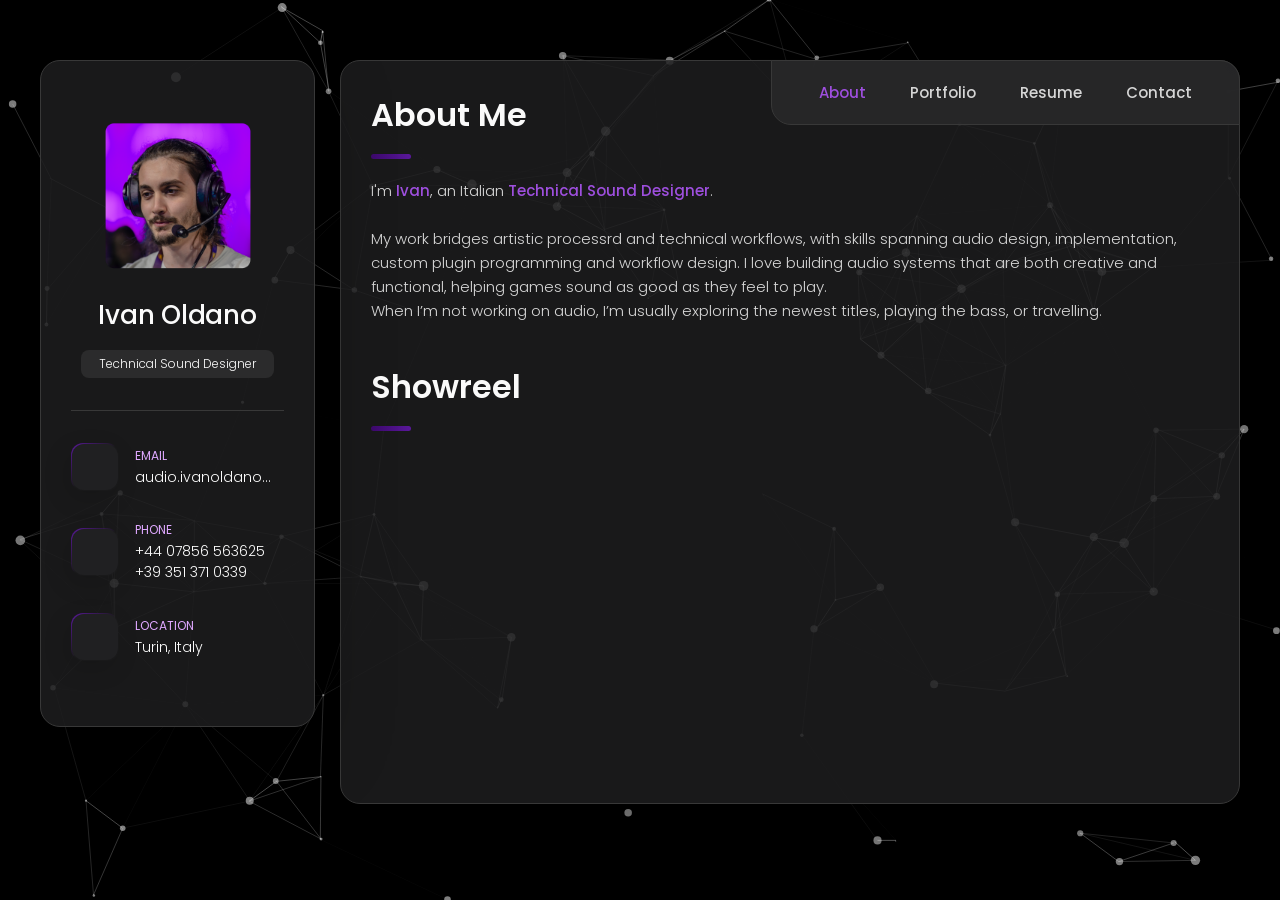
==== index.html @ f17553a6 "Populated content, added custom colour tag to highlight some text (customh)" ====
<!DOCTYPE html>
<html lang="en">

<head>
  <meta charset="UTF-8">
  <meta http-equiv="X-UA-Compatible" content="IE=edge">
  <meta name="viewport" content="width=device-width, initial-scale=1.0">
  <title>Ivan Oldano | Technical Sound Designer</title>

  <!--
    - favicon
  -->
  <link rel="shortcut icon" href="./assets/images/icon.ico" type="image/x-icon">

  <!--
    - custom css link
  -->
  <link rel="stylesheet" href="./assets/css/style.css">

  <!--
    - google font link
  -->
  <link rel="preconnect" href="https://fonts.googleapis.com">
  <link rel="preconnect" href="https://fonts.gstatic.com" crossorigin>
  <link href="https://fonts.googleapis.com/css2?family=Poppins:wght@300;400;500;600&display=swap" rel="stylesheet">
</head>

<body>
 <div id="particles-js" class="particlejs"></div>

  <script src="./assets/js/particles.js"></script>
  <script src="./assets/js/app.js"></script>

  <!--
    - #MAIN
  -->

  <main>

    <!--
      - #SIDEBAR
    -->

    <aside class="sidebar" data-sidebar>

      <div class="sidebar-info">

        <figure class="avatar-box">
          <img src="./assets/images/ivan-purple-rounded.png" alt="Ivan Oldano" width="80">
        </figure>

        <div class="info-content">
          <h1 class="name" title="Ivan Oldano">Ivan Oldano</h1>

          <p class="title">Technical Sound Designer</p>
        </div>

        <button class="info_more-btn" data-sidebar-btn>
          <span>Show Contacts</span>

          <ion-icon name="chevron-down"></ion-icon>
        </button>

      </div>

      <div class="sidebar-info_more">

        <div class="separator"></div>

        <ul class="contacts-list">

          <li class="contact-item">

            <div class="icon-box">
              <ion-icon name="mail-outline"></ion-icon>
            </div>

            <div class="contact-info">
              <p class="contact-title">Email</p>

              <a href="mailto:audio.ivanoldano@gmail.com" class="contact-link">audio.ivanoldano@gmail.com</a>
            </div>

          </li>

          <li class="contact-item">

            <div class="icon-box">
              <ion-icon name="phone-portrait-outline"></ion-icon>
            </div>

            <div class="contact-info">
              <p class="contact-title">Phone</p>

              <p class="contact-link">  +44 07856 563625<br>
                                        +39 351 371 0339</p>
            </div>

          </li>

          <li class="contact-item">

            <div class="icon-box">
              <ion-icon name="location-outline"></ion-icon>
            </div>

            <div class="contact-info">
              <p class="contact-title">Location</p>

              <address>Turin, Italy</address>
            </div>

          </li>

        </ul>

        <div class="separator"></div>

        <ul class="social-list">

          <li class="social-item">
            <a href="https://github.com/Erisrine" class="social-link" target="_blank" rel="noopener noreferrer">
              <ion-icon name="logo-github"></ion-icon>
            </a>
          </li>

          <li class="social-item">
            <a href="https://www.linkedin.com/in/ivanoldano" class="social-link" target="_blank" rel="noopener noreferrer">
              <ion-icon name="logo-linkedin"></ion-icon>
            </a>
          </li>

        </ul>

      </div>

    </aside>





    <!--
      - #main-content
    -->

    <div class="main-content">

      <!--
        - #NAVBAR
      -->

      <nav class="navbar">

        <ul class="navbar-list">

          <li class="navbar-item">
            <button class="navbar-link  active" data-nav-link>About</button>
          </li>

          <li class="navbar-item">
            <button class="navbar-link" data-nav-link>Portfolio</button>
          </li>

          <li class="navbar-item">
            <button class="navbar-link" data-nav-link>Resume</button>
          </li>

          <li class="navbar-item">
            <button class="navbar-link" data-nav-link>Contact</button>
          </li>
          <!--
          <li class="navbar-item">
            <button class="navbar-link" data-nav-link>Blog</button>
          </li>
          -->
        </ul>

      </nav>

      <!--
        - #ABOUT
      -->

      <article class="about  active" data-page="about">

        <header>
          <h2 class="h2 article-title">About me</h2>
        </header>

        <section class="about-text">
          <p>
            I'm <customh>Ivan</customh>, an Italian <customh>Technical Sound Designer</customh>.
            <br>
            <br>
            My work bridges artistic processrd and technical workflows, with skills spanning audio design, implementation,
            custom plugin programming and workflow design. I love building audio systems that are both creative and functional, 
            helping games sound as good as they feel to play.
            <br>
            When I’m not working on audio, I’m usually exploring the newest titles, playing
            the bass, or travelling.
          </p>
        </section>
        <header>
          <h2 class="h2 article-title">Showreel</h2>
        </header>

        <section>
          <iframe width="560" height="315" src="https://www.youtube.com/embed/wDchsz8nmbo?si=1zH1U0gLEmN8nE2d" title="YouTube video player" frameborder="0" allow="accelerometer; autoplay; clipboard-write; encrypted-media; gyroscope; picture-in-picture; web-share" referrerpolicy="strict-origin-when-cross-origin" allowfullscreen></iframe>
        </section>

       

        <div class="modal-container" data-modal-container>

          <div class="overlay" data-overlay></div>

          <section class="testimonials-modal">

            <button class="modal-close-btn" data-modal-close-btn>
              <ion-icon name="close-outline"></ion-icon>
            </button>

            <div class="modal-img-wrapper">
              <figure class="modal-avatar-box">
                <img src="./assets/images/avatar-1.png" alt="Daniel lewis" width="80" data-modal-img>
              </figure>

              <img src="./assets/images/icon-quote.svg" alt="quote icon">
            </div>

            <div class="modal-content">

              <h4 class="h3 modal-title" data-modal-title>a</h4>

              <time datetime="2021-06-14">a</time>

              <div data-modal-text>
                <p>
                  a
                </p>
              </div>

            </div>

          </section>

        </div>

      </article>





      <!--
        - #RESUME
      -->

      <article class="resume" data-page="resume">

        <header>
          <h2 class="h2 article-title">Resume</h2>
        </header>

        <section class="timeline">

          <div class="title-wrapper">
            <div class="icon-box">
              <ion-icon name="code-slash-outline"></ion-icon>
            </div>

            <h3 class="h3">Work Experience</h3>
          </div>

          <ol class="timeline-list">

            <li class="timeline-item">

              <h4 class="h4 timeline-item-title">Crow’s Nest Game Studio</h4>

              <span>2024 — Present</span>

              <p class="timeline-text">
                Independent fighting game, in development. Implemented audio systems with Wwise in Godot 4. Built 
                custom solutions to handle audio with multiplayer networking and rollback in mind. Built small custom 
                Wwise plugins with the Wwise SDK.
              </p>
              <h5 class="h5 timeline-item-title">Role: Technical Sound Designer (Contractor, Remote)</h5>

            </li>

            <li class="timeline-item">

              <h4 class="h4 timeline-item-title">Interactive Corporate Projects</h4>

              <span>2024</span>

              <p class="timeline-text">
                Worked on interactive corporate experiences in Unity, creating and implementing audio assets using Unity's native audio engine.<br>
                Developed and integrated audio systems into existing applications, and configured Unity builds to adapt to diverse playback setups and speaker configurations, 
                ensuring reliable audio across different environments.
              </p>
              <h5 class="h5 timeline-item-title">Role: Technical Sound Designer (Contractor, Remote)</h5>
            </li>

            <li class="timeline-item">

              <h4 class="h4 timeline-item-title">Torino Magazine</h4>

              <span>2022 — 2024</span>

              <p class="timeline-text">
                Leading publication in Piedmont, Italy. Produced, engineered, and mixed podcast sessions, managing 
                the full audio production pipeline, editing, cleaning, and mixing dialogue and interviews to meet quality 
                and loudness standards.
              </p>
              <h5 class="h5 timeline-item-title">Role: Podcast Producer and Mixer (Hybrid)</h5>

            </li>

            <li class="timeline-item">

              <h4 class="h4 timeline-item-title"> Freelance Linear Media Audio Post Production</h4>

              <span>2021 — Present</span>

              <p class="timeline-text">
                Varied freelance work on linear media, namely animated shorts and short films.<br>
                Sound design, audio cleanup, ADR and syncing.
              </p>
              <h5 class="h5 timeline-item-title">Role: Audio Post Production, Mixing</h5>

            </li>

          </ol>

        </section>

        <section class="timeline">

          <div class="title-wrapper">
            <div class="icon-box">
              <ion-icon name="heart-outline"></ion-icon>
            </div>

            <h3 class="h3">Volunteering & Passion Projects</h3>
          </div>

          <ol class="timeline-list">

            <li class="timeline-item">

              <h4 class="h4 timeline-item-title">Mirror’s Edge: Initiation</h4>

              

              <p class="timeline-text">
                Volunteered on the community-made expansion <i>Mirror’s Edge: Initiation</i>, focusing on dialogue editing, 
                asset preparation, and technical implementation.<br>
                Automated batch mastering workflows and ensured consistent audio quality.
              </p>

            </li>

            <li class="timeline-item">

              <h4 class="h4 timeline-item-title">Charity Speedrunning Events</h4>

            

              <p class="timeline-text">
                Volunteered for several European gaming charity events, providing technical support, managing live 
                sound setups, and ensuring seamless audio quality for both in-person and streamed content
              </p>

            </li>

          </ol>

        </section>

        <section class="timeline">

          <div class="title-wrapper">
            <div class="icon-box">
              <ion-icon name="book-outline"></ion-icon>
            </div>

            <h3 class="h3">Education</h3>
          </div>

          <ol class="timeline-list">

            <li class="timeline-item">

              <h4 class="h4 timeline-item-title">London Metropolitan University</h4>
              <h5 class="h5 timeline-item-title">BSc Music Technology and Production — First Class Honours (4.0 GPA)</h5>
              
              <span>2019 — 2023</span>

              <p class="timeline-text">
                Studied and mastered recording, audio mixing and post-production, ADR, and VST plugin programming, 
                providing a solid foundation in both creative and technical aspects of audio for media and interactive projects.
              </p>

            </li>

          </ol>

        </section>
        <!--
        <section class="skill">

          <h3 class="h3 skills-title">My skills</h3>

          <ul class="skills-list content-card">

            <li class="skills-item">

              <div class="title-wrapper">
                <h5 class="h5">Web design</h5>
                <data value="80">80%</data>
              </div>

              <div class="skill-progress-bg">
                <div class="skill-progress-fill" style="width: 80%;"></div>
              </div>

            </li>

            <li class="skills-item">

              <div class="title-wrapper">
                <h5 class="h5">Graphic design</h5>
                <data value="70">70%</data>
              </div>

              <div class="skill-progress-bg">
                <div class="skill-progress-fill" style="width: 70%;"></div>
              </div>

            </li>

            <li class="skills-item">

              <div class="title-wrapper">
                <h5 class="h5">Branding</h5>
                <data value="90">90%</data>
              </div>

              <div class="skill-progress-bg">
                <div class="skill-progress-fill" style="width: 90%;"></div>
              </div>

            </li>

            <li class="skills-item">

              <div class="title-wrapper">
                <h5 class="h5">WordPress</h5>
                <data value="50">50%</data>
              </div>

              <div class="skill-progress-bg">
                <div class="skill-progress-fill" style="width: 50%;"></div>
              </div>

            </li>

          </ul>

        </section>
        -->
      </article>





      <!--
        - #PORTFOLIO
      -->

      <article class="portfolio" data-page="portfolio">

        <header>
          <h2 class="h2 article-title">Portfolio</h2>
        </header>

        <section class="projects">

          <ul class="filter-list">

            <li class="filter-item">
              <button class="active" data-filter-btn>All</button>
            </li>

            <li class="filter-item">
              <button data-filter-btn>Videogames</button>
            </li>

            <li class="filter-item">
              <button data-filter-btn>Tools and Plugins</button>
            </li>

            <li class="filter-item">
              <button data-filter-btn>Linear Media</button>
            </li>

          </ul>

          <div class="filter-select-box">

            <button class="filter-select" data-select>

              <div class="select-value" data-selecct-value>Select category</div>

              <div class="select-icon">
                <ion-icon name="chevron-down"></ion-icon>
              </div>

            </button>

            <ul class="select-list">

              <li class="select-item">
                <button data-select-item>All</button>
              </li>

              <li class="select-item">
                <button data-select-item>Videogames</button>
              </li>

              <li class="select-item">
                <button data-select-item>Tools and Plugins</button>
              </li>

              <li class="select-item">
                <button data-select-item>Linear Media</button>
              </li>
              

            </ul>

          </div>

          <ul class="project-list">
            <!--Projects:
                Torino Magazine
                Point Fighter
                My Human
                Two Fingers
                Marathons
                ME Initiation
                TODO: Wwise Extension (DS Quality)
            -->
            <!-- POINT FIGHTER -->
            <li class="project-item  active" data-filter-item data-category="videogames">
              <a href="#">

                <figure class="project-img">
                  <div class="project-item-icon-box">
                    <ion-icon name="eye-outline"></ion-icon>
                  </div>

                  <img src="./assets/images/PointFighter.png" alt="Point Fighter" loading="lazy">
                </figure>

                <h3 class="project-title">Project <i>point-fighter</i></h3>

                <p class="project-category">Technical Sound Design</p>

              </a>
            </li>
            <!-- TORINO MAGAZINE -->
            <li class="project-item  active" data-filter-item data-category="linear media">
              <a href="#">

                <figure class="project-img">
                  <div class="project-item-icon-box">
                    <ion-icon name="eye-outline"></ion-icon>
                  </div>

                  <img src="./assets/images/Tomag.png" alt="Torino Magazine" loading="lazy">
                </figure>

                <h3 class="project-title">Torino Magazine</h3>

                <p class="project-category">Podcast & Content Audio Production</p>

              </a>
            </li>
            <!-- MY HUMAN -->
            <li class="project-item  active" data-filter-item data-category="linear media">
              <a href="#">

                <figure class="project-img">
                  <div class="project-item-icon-box">
                    <ion-icon name="eye-outline"></ion-icon>
                  </div>

                  <img src="./assets/images/MyHuman.png" alt="My Human" loading="lazy">
                </figure>

                <h3 class="project-title">My Human</h3>

                <p class="project-category">Sound Design & Final Mix</p>

              </a>
            </li>
            <!-- TWO FINGERS -->
            <li class="project-item  active" data-filter-item data-category="linear media">
              <a href="#">

                <figure class="project-img">
                  <div class="project-item-icon-box">
                    <ion-icon name="eye-outline"></ion-icon>
                  </div>

                  <img src="./assets/images/TwoFingers.png" alt="Two Fingers" loading="lazy">
                </figure>

                <h3 class="project-title">Two Fingers</h3>

                <p class="project-category">Audio Cleanup & Final Mix</p>

              </a>
            </li>
            <!-- ME INITIATION -->
             <li class="project-item  active" data-filter-item data-category="videogames">
              <a href="#">

                <figure class="project-img">
                  <div class="project-item-icon-box">
                    <ion-icon name="eye-outline"></ion-icon>
                  </div>

                  <img src="./assets/images/Initiation.png" alt="Mirror's Edge: Initiation" loading="lazy">
                </figure>

                <h3 class="project-title">Mirror's Edge: Initiation</h3>

                <p class="project-category">Dialogue Editing</p>

              </a>
            </li>
            <!-- MARATHONS-->
             <li class="project-item  active" data-filter-item data-category="linear media">
              <a href="#">

                <figure class="project-img">
                  <div class="project-item-icon-box">
                    <ion-icon name="eye-outline"></ion-icon>
                  </div>

                  <img src="./assets/images/Marathons.png" alt="Charity Speedrunning Marathons" loading="lazy">
                </figure>

                <h3 class="project-title">Charity Speedrunning Marathons</h3>

                <p class="project-category">Miscellaneous Volunteering</p>

              </a>
            </li>
            
          </ul>

        </section>

      </article>

      <!--
        - #BLOG
      -->

      <article class="blog" data-page="blog">

        <header>
          <h2 class="h2 article-title">Blog</h2>
        </header>

        <section class="blog-posts">

          <ul class="blog-posts-list">

            <li class="blog-post-item">
              <a href="#">

                <figure class="blog-banner-box">
                  <img src="./assets/images/blog-1.jpg" alt="Design conferences in 2022" loading="lazy">
                </figure>

                <div class="blog-content">

                  <div class="blog-meta">
                    <p class="blog-category">Design</p>

                    <span class="dot"></span>

                    <time datetime="2022-02-23">Fab 23, 2022</time>
                  </div>

                  <h3 class="h3 blog-item-title">Design conferences in 2022</h3>

                  <p class="blog-text">
                    Veritatis et quasi architecto beatae vitae dicta sunt, explicabo.
                  </p>

                </div>

              </a>
            </li>

            <li class="blog-post-item">
              <a href="#">

                <figure class="blog-banner-box">
                  <img src="./assets/images/blog-2.jpg" alt="Best fonts every designer" loading="lazy">
                </figure>

                <div class="blog-content">

                  <div class="blog-meta">
                    <p class="blog-category">Design</p>

                    <span class="dot"></span>

                    <time datetime="2022-02-23">Fab 23, 2022</time>
                  </div>

                  <h3 class="h3 blog-item-title">Best fonts every designer</h3>

                  <p class="blog-text">
                    Sed ut perspiciatis, nam libero tempore, cum soluta nobis est eligendi.
                  </p>

                </div>

              </a>
            </li>

            <li class="blog-post-item">
              <a href="#">

                <figure class="blog-banner-box">
                  <img src="./assets/images/blog-3.jpg" alt="Design digest #80" loading="lazy">
                </figure>

                <div class="blog-content">

                  <div class="blog-meta">
                    <p class="blog-category">Design</p>

                    <span class="dot"></span>

                    <time datetime="2022-02-23">Fab 23, 2022</time>
                  </div>

                  <h3 class="h3 blog-item-title">Design digest #80</h3>

                  <p class="blog-text">
                    Excepteur sint occaecat cupidatat no proident, quis nostrum exercitationem ullam corporis suscipit.
                  </p>

                </div>

              </a>
            </li>

            <li class="blog-post-item">
              <a href="#">

                <figure class="blog-banner-box">
                  <img src="./assets/images/blog-4.jpg" alt="UI interactions of the week" loading="lazy">
                </figure>

                <div class="blog-content">

                  <div class="blog-meta">
                    <p class="blog-category">Design</p>

                    <span class="dot"></span>

                    <time datetime="2022-02-23">Fab 23, 2022</time>
                  </div>

                  <h3 class="h3 blog-item-title">UI interactions of the week</h3>

                  <p class="blog-text">
                    Enim ad minim veniam, consectetur adipiscing elit, quis nostrud exercitation ullamco laboris nisi.
                  </p>

                </div>

              </a>
            </li>

            <li class="blog-post-item">
              <a href="#">

                <figure class="blog-banner-box">
                  <img src="./assets/images/blog-5.jpg" alt="The forgotten art of spacing" loading="lazy">
                </figure>

                <div class="blog-content">

                  <div class="blog-meta">
                    <p class="blog-category">Design</p>

                    <span class="dot"></span>

                    <time datetime="2022-02-23">Fab 23, 2022</time>
                  </div>

                  <h3 class="h3 blog-item-title">The forgotten art of spacing</h3>

                  <p class="blog-text">
                    Maxime placeat, sed do eiusmod tempor incididunt ut labore et dolore magna aliqua.
                  </p>

                </div>

              </a>
            </li>

            <li class="blog-post-item">
              <a href="#">

                <figure class="blog-banner-box">
                  <img src="./assets/images/blog-6.jpg" alt="Design digest #79" loading="lazy">
                </figure>

                <div class="blog-content">

                  <div class="blog-meta">
                    <p class="blog-category">Design</p>

                    <span class="dot"></span>

                    <time datetime="2022-02-23">Fab 23, 2022</time>
                  </div>

                  <h3 class="h3 blog-item-title">Design digest #79</h3>

                  <p class="blog-text">
                    Optio cumque nihil impedit uo minus quod maxime placeat, velit esse cillum.
                  </p>

                </div>

              </a>
            </li>

          </ul>

        </section>

      </article>





      <!--
        - #CONTACT
      -->

      <article class="contact" data-page="contact">

        <header>
          <h2 class="h2 article-title">Contact</h2>
        </header>
        <section class="about-text">
        <p>Lorem ipsum</p>
        </section>
      </article>

    </div>

  </main>






  <!--
    - custom js link
  -->
  <script src="./assets/js/script.js"></script>

  <!--
    - ionicon link
  -->
  <script type="module" src="https://unpkg.com/ionicons@5.5.2/dist/ionicons/ionicons.esm.js"></script>
  <script nomodule src="https://unpkg.com/ionicons@5.5.2/dist/ionicons/ionicons.js"></script>

</body>

</html>
---- assets/css/style.css ----
/*-----------------------------------*\
  #style.css
\*-----------------------------------*/


/**
 * copyright 2022 @codewithsadee
 */





/*-----------------------------------*\
  #CUSTOM PROPERTY
\*-----------------------------------*/

:root {

  /**
   * colors
   */

  /* gradient */

 --bg-gradient-onyx: linear-gradient(
    to bottom right, 
    hsl(240, 1%, 25%) 3%, 
    hsl(0, 0%, 19%) 97%
  );
  --bg-gradient-jet: linear-gradient(
    to bottom right, 
    hsla(240, 1%, 18%, 0.251) 0%, 
    hsla(240, 2%, 11%, 0) 100%
  ), hsl(240, 2%, 13%);
  --bg-gradient-yellow-1: linear-gradient(
    to bottom right, 
    hsl(45, 100%, 71%) 0%, 
    hsla(36, 100%, 69%, 0) 50%
  );
  --bg-gradient-yellow-2: linear-gradient(
    135deg, 
    hsla(45, 100%, 71%, 0.251) 0%, 
    hsla(35, 100%, 68%, 0) 59.86%
  ), hsl(240, 2%, 13%);
  --border-gradient-onyx: linear-gradient(
    to bottom right, 
    hsl(270, 73%, 35%), 
    hsla(0, 0%, 25%, 0) 50%
  );
  --text-gradient-yellow: linear-gradient(
    to right, 
   	hsl(271, 85%, 23%), 
   	hsl(270, 73%, 35%)
  );

  /* solid */

  --jet: hsl(0, 0%, 22%);
  --onyx: hsl(240, 1%, 17%);
  --eerie-black-1: hsl(240, 2%, 13%);
  --eerie-black-2: hsl(240, 2%, 12%, 85%);
  --smoky-black: hsl(0, 0%, 7%);
  --white-1: hsl(0, 0%, 100%);
  --white-2: hsl(0, 0%, 98%);
  --orange-yellow-crayola: hsl(273, 68%, 59%);
  --vegas-gold:	hsl(274, 100%, 75%);
  --light-gray: hsl(0, 0%, 84%);
  --light-gray-70:	hsl(278, 100%, 83%);
  --bittersweet-shimmer: hsl(0, 43%, 51%);
  --bittersweet-shimmer: hsl(0, 43%, 51%);

  /**
   * typography
   */

  /* font-family */
  --ff-poppins: 'Poppins', sans-serif;

  /* font-size */
  --fs-1: 24px;
  --fs-2: 18px;
  --fs-3: 17px;
  --fs-4: 16px;
  --fs-5: 15px;
  --fs-6: 14px;
  --fs-7: 13px;
  --fs-8: 11px;

  /* font-weight */
  --fw-300: 300;
  --fw-400: 400;
  --fw-500: 500;
  --fw-600: 600;

  /**
   * shadow
   */
  
  --shadow-1: -4px 8px 24px hsla(0, 0%, 0%, 0.25);
  --shadow-2: 0 16px 30px hsla(0, 0%, 0%, 0.25);
  --shadow-3: 0 16px 40px hsla(0, 0%, 0%, 0.25);
  --shadow-4: 0 25px 50px hsla(0, 0%, 0%, 0.15);
  --shadow-5: 0 24px 80px hsla(0, 0%, 0%, 0.25);

  /**
   * transition
   */

  --transition-1: 0.25s ease;
  --transition-2: 0.5s ease-in-out;

}





/*-----------------------------------*\
  #RESET
\*-----------------------------------*/

*, *::before, *::after {
  margin: 0;
  padding: 0;
  box-sizing: border-box;
}

a { text-decoration: none; }

li { list-style: none; }

img, ion-icon, a, button, time, span { display: block; }

button {
  font: inherit;
  background: none;
  border: none;
  text-align: left;
  cursor: pointer;
}

input, textarea {
  display: block;
  width: 100%;
  background: none;
  font: inherit;
}

::selection {
  background: var(--orange-yellow-crayola);
  color: var(--smoky-black);
}

:focus { outline-color: var(--orange-yellow-crayola); }

html { font-family: var(--ff-poppins); }

body { 
  background: var(--smoky-black); 
  max-width: 1200px;
  margin: auto;
}


/*-----------------------------------*\
  #REUSED STYLE
\*-----------------------------------*/

.sidebar,
article {
  background: var(--eerie-black-2);
  border: 1px solid var(--jet);
  border-radius: 20px;
  padding: 15px;
  box-shadow: var(--shadow-1);
  z-index: 1;
}

.separator {
  width: 100%;
  height: 1px;
  background: var(--jet);
  margin: 16px 0;
}

.icon-box {
  position: relative;
  background: var(--border-gradient-onyx);
  width: 30px;
  height: 30px;
  border-radius: 8px;
  display: flex;
  justify-content: center;
  align-items: center;
  font-size: 16px;
  color: var(--orange-yellow-crayola);
  box-shadow: var(--shadow-1);
  z-index: 1;
}

.icon-box::before {
  content: "";
  position: absolute;
  inset: 1px;
  background: var(--eerie-black-1);
  border-radius: inherit;
  z-index: -1;
}

.icon-box ion-icon { --ionicon-stroke-width: 35px; }

article { display: none; }

article.active {
  display: block;
  animation: fade 0.5s ease backwards;
}

@keyframes fade {
  0% { opacity: 0; }
  100% { opacity: 1; }
}

.h2,
.h3,
.h4,
.h5 {
  color: var(--white-2);
  text-transform: capitalize;
}

.h2 { font-size: var(--fs-1); }

.h3 { font-size: var(--fs-2); }

.h4 { font-size: var(--fs-4); }

.h5 {
  font-size: var(--fs-7);
  font-weight: var(--fw-500);
}

.article-title {
  position: relative;
  padding-bottom: 7px;
}

.article-title::after {
  content: "";
  position: absolute;
  bottom: 0;
  left: 0;
  width: 30px;
  height: 3px;
  background: var(--text-gradient-yellow);
  border-radius: 3px;
}

.has-scrollbar::-webkit-scrollbar {
  width: 5px; /* for vertical scrollbar */
  height: 5px; /* for horizontal scrollbar */
}

.has-scrollbar::-webkit-scrollbar-track {
  background: var(--onyx);
  border-radius: 5px;
}

.has-scrollbar::-webkit-scrollbar-thumb {
  background: var(--orange-yellow-crayola);
  border-radius: 5px;
}

.has-scrollbar::-webkit-scrollbar-button { width: 20px; }

.content-card {
  position: relative;
  background: var(--border-gradient-onyx);
  padding: 15px;
  padding-top: 45px;
  border-radius: 14px;
  box-shadow: var(--shadow-2);
  cursor: pointer;
  z-index: 1;
}

.content-card::before {
  content: "";
  position: absolute;
  inset: 1px;
  background: var(--bg-gradient-jet);
  border-radius: inherit;
  z-index: -1;
}





/*-----------------------------------*\
  #MAIN
\*-----------------------------------*/

main {
  margin: 15px 12px;
  margin-bottom: 75px;
  min-width: 259px;
}


/*-----------------------------------*\
  #PARTICLE JS  
\*-----------------------------------*/

.particlejs {
  position: absolute;
  top: 0px;
  left: 0px;
  z-index: 0;
  min-width: 100vw;
  min-height: 100vh;
}

/*-----------------------------------*\
  #SIDEBAR
\*-----------------------------------*/

.sidebar {
  margin-bottom: 15px;
  max-height: 112px;
  overflow: hidden;
  transition: var(--transition-2);
}

.sidebar.active { max-height: 405px; }

.sidebar-info {
  position: relative;
  display: flex;
  justify-content: flex-start;
  align-items: center;
  gap: 15px;
}

.avatar-box {
  /* background: var(--bg-gradient-onyx); */
  border-radius: 20px;
}

.info-content .name {
  color: var(--white-2);
  font-size: var(--fs-3);
  font-weight: var(--fw-500);
  letter-spacing: -0.25px;
  margin-bottom: 10px;
}

.info-content .title {
  color: var(--white-1);
  background: var(--onyx);
  font-size: var(--fs-8);
  font-weight: var(--fw-300);
  width: max-content;
  padding: 3px 12px;
  border-radius: 8px;
}

.info_more-btn {
  position: absolute;
  top: -15px;
  right: -15px;
  border-radius: 0 15px;
  font-size: 13px;
  color: var(--orange-yellow-crayola);
  background: var(--border-gradient-onyx);
  padding: 10px;
  box-shadow: var(--shadow-2);
  transition: var(--transition-1);
  z-index: 1;
}

.info_more-btn::before {
  content: "";
  position: absolute;
  inset: 1px;
  border-radius: inherit;
  background: var(--bg-gradient-jet);
  transition: var(--transition-1);
  z-index: -1;
}

.info_more-btn:hover,
.info_more-btn:focus { background: var(--bg-gradient-yellow-1); }

.info_more-btn:hover::before,
.info_more-btn:focus::before { background: var(--bg-gradient-yellow-2); }

.info_more-btn span { display: none; }

.sidebar-info_more {
  opacity: 0;
  visibility: hidden;
  transition: var(--transition-2);
}

.sidebar.active .sidebar-info_more {
  opacity: 1;
  visibility: visible;
}

.contacts-list {
  display: grid;
  grid-template-columns: 1fr;
  gap: 16px;
}

.contact-item {
  min-width: 100%;
  display: flex;
  align-items: center;
  gap: 16px;
}

.contact-info {
  max-width: calc(100% - 46px);
  width: calc(100% - 46px);
}

.contact-title {
  color: var(--light-gray-70);
  font-size: var(--fs-8);
  text-transform: uppercase;
  margin-bottom: 2px;
}

.contact-info :is(.contact-link, time, address) {
  color: var(--white-2);
  font-size: var(--fs-7);
}

.contact-info address { font-style: normal; }

.social-list {
  display: flex;
  justify-content: flex-start;
  align-items: center;
  gap: 15px;
  padding-bottom: 4px;
  padding-left: 7px;
}

.social-item .social-link {
  color: var(--light-gray-70);
  font-size: 18px;
}


.social-item .social-link:hover { color: var(--light-gray); }





/*-----------------------------------*\
  #NAVBAR
\*-----------------------------------*/

.navbar {
  position: fixed;
  bottom: 0;
  left: 0;
  width: 100%;
  background: hsla(240, 1%, 17%, 0.75);
  backdrop-filter: blur(10px);
  border: 1px solid var(--jet);
  border-radius: 12px 12px 0 0;
  box-shadow: var(--shadow-2);
  z-index: 5;
}

.navbar-list {
  display: flex;
  flex-wrap: wrap;
  justify-content: center;
  align-items: center;
  padding: 0 10px;
}

.navbar-link {
  color: var(--light-gray);
  font-size: var(--fs-8);
  padding: 20px 7px;
  transition: color var(--transition-1);
}

.navbar-link:hover,
.navbar-link:focus { color: var(--light-gray-70); }

.navbar-link.active { color: var(--orange-yellow-crayola); }





/*-----------------------------------*\
  #ABOUT
\*-----------------------------------*/

.about .article-title { margin-bottom: 15px; }

.about-text {
  color: var(--light-gray);
  font-size: var(--fs-6);
  font-weight: var(--fw-300);
  line-height: 1.6;
}


.about-text p { margin-bottom: 15px; }

customh {
  color: var(--orange-yellow-crayola);
  display: inline;
  font-weight: 500;  
}



/**
 * #service 
 */

.service { margin-bottom: 35px; }

.service-title { margin-bottom: 20px; }

.service-list {
  display: grid;
  grid-template-columns: 1fr;
  gap: 20px;
}

.service-item {
  position: relative;
  background: var(--border-gradient-onyx);
  padding: 20px;
  border-radius: 0px;
  box-shadow: var(--shadow-2);
  z-index: 1;
}

.service-item::before {
  content: "";
  position: absolute;
  inset: 1px;
  background: var(--bg-gradient-jet);
  border-radius: inherit;
  z-index: -1;
}

.service-icon-box { margin-bottom: 10px; }

.service-icon-box img { margin: auto; }

.service-content-box { text-align: center; }

.service-item-title { margin-bottom: 7px; }

.service-item-text {
  color: var(--light-gray);
  font-size: var(--fs-6);
  font-weight: var(--fw-3);
  line-height: 1.6;
}


/**
 * #testimonials 
 */

.testimonials { margin-bottom: 30px; }

.testimonials-title { margin-bottom: 20px; }

.testimonials-list {
  display: flex;
  justify-content: flex-start;
  align-items: flex-start;
  gap: 15px;
  margin: 0 -15px;
  padding: 25px 15px;
  padding-bottom: 35px;
  overflow-x: auto;
  scroll-behavior: smooth;
  overscroll-behavior-inline: contain;
  scroll-snap-type: inline mandatory;
}

.testimonials-item {
  min-width: 100%;
  scroll-snap-align: center;
}

.testimonials-avatar-box {
  position: absolute;
  top: 0;
  left: 0;
  transform: translate(15px, -25px);
  background: var(--bg-gradient-onyx);
  border-radius: 14px;
  box-shadow: var(--shadow-1);
}

.testimonials-item-title { margin-bottom: 7px; }

.testimonials-text {
  color: var(--light-gray);
  font-size: var(--fs-6);
  font-weight: var(--fw-300);
  line-height: 1.6;
  display: -webkit-box;
  line-clamp: 4;
  -webkit-line-clamp: 4;
  -webkit-box-orient: vertical;
  overflow: hidden;
}


/**
 * #testimonials-modal
 */

.modal-container {
  position: fixed;
  top: 0;
  left: 0;
  width: 100%;
  height: 100%;
  display: flex;
  justify-content: center;
  align-items: center;
  overflow-y: auto;
  overscroll-behavior: contain;
  z-index: 20;
  pointer-events: none;
  visibility: hidden;
}

.modal-container::-webkit-scrollbar { display: none; }

.modal-container.active {
  pointer-events: all;
  visibility: visible;
}

.overlay {
  position: fixed;
  top: 0;
  left: 0;
  width: 100%;
  height: 100vh;
  background: hsl(0, 0%, 5%);
  opacity: 0;
  visibility: hidden;
  pointer-events: none;
  z-index: 1;
  transition: var(--transition-1);
}

.overlay.active {
  opacity: 0.8;
  visibility: visible;
  pointer-events: all;
}

.testimonials-modal {
  background: var(--eerie-black-2);
  position: relative;
  padding: 15px;
  margin: 15px 12px;
  border: 1px solid var(--jet);
  border-radius: 14px;
  box-shadow: var(--shadow-5);
  transform: scale(1.2);
  opacity: 0;
  transition: var(--transition-1);
  z-index: 2;
}

.modal-container.active .testimonials-modal {
  transform: scale(1);
  opacity: 1;
}

.modal-close-btn {
  position: absolute;
  top: 15px;
  right: 15px;
  background: var(--onyx);
  border-radius: 8px;
  width: 32px;
  height: 32px;
  display: flex;
  justify-content: center;
  align-items: center;
  color: var(--white-2);
  font-size: 18px;
  opacity: 0.7;
}

.modal-close-btn:hover,
.modal-close-btn:focus { opacity: 1; }

.modal-close-btn ion-icon { --ionicon-stroke-width: 50px; }

.modal-avatar-box {
  background: var(--bg-gradient-onyx);
  width: max-content;
  border-radius: 14px;
  margin-bottom: 15px;
  box-shadow: var(--shadow-2);
}

.modal-img-wrapper > img { display: none; }

.modal-title { margin-bottom: 4px; }

.modal-content time {
  font-size: var(--fs-6);
  color: var(--light-gray-70);
  font-weight: var(--fw-300);
  margin-bottom: 10px;
}

.modal-content p {
  color: var(--light-gray);
  font-size: var(--fs-6);
  font-weight: var(--fw-300);
  line-height: 1.6;
}


/**
 * #clients 
 */

.clients { margin-bottom: 15px; }

.clients-list {
  display: flex;
  justify-content: flex-start;
  align-items: flex-start;
  gap: 15px;
  margin: 0 -15px;
  padding: 25px;
  padding-bottom: 25px;
  overflow-x: auto;
  scroll-behavior: smooth;
  overscroll-behavior-inline: contain;
  scroll-snap-type: inline mandatory;
  scroll-padding-inline: 25px;
}

.clients-item {
  min-width: 50%;
  scroll-snap-align: start;
}

.clients-item img {
  width: 100%;
  filter: grayscale(1);
  transition: var(--transition-1);
}

.clients-item img:hover { filter: grayscale(0); }





/*-----------------------------------*\
  #RESUME
\*-----------------------------------*/

.article-title { margin-bottom: 30px; }


/**
 * education and experience 
 */

.timeline { margin-bottom: 30px; }

.timeline .title-wrapper {
  display: flex;
  align-items: center;
  gap: 15px;
  margin-bottom: 25px;
}

.timeline-list {
  font-size: var(--fs-6);
  margin-left: 45px;
}

.timeline-item { position: relative; }

.timeline-item:not(:last-child) { margin-bottom: 20px; }

.timeline-item-title {
  font-size: var(--fs-6);
  line-height: 1.3;
  margin-bottom: 7px;
}

.timeline-list span {
  color: var(--vegas-gold);
  font-weight: var(--fw-400);
  line-height: 1.6;
}

.timeline-item:not(:last-child)::before {
  content: "";
  position: absolute;
  top: -25px;
  left: -30px;
  width: 1px;
  height: calc(100% + 50px);
  background: var(--jet);
}

.timeline-item::after {
  content: "";
  position: absolute;
  top: 5px;
  left: -33px;
  height: 6px;
  width: 6px;
  background: var(--text-gradient-yellow);
  border-radius: 50%;
  box-shadow: 0 0 0 4px var(--jet);
}

.timeline-text {
  color: var(--light-gray);
  font-weight: var(--fw-300);
  line-height: 1.6;
}


/**
 * skills 
 */

.skills-title { margin-bottom: 20px; }

.skills-list { padding: 20px; }


.skills-item:not(:last-child) { margin-bottom: 15px; }

.skill .title-wrapper {
  display: flex;
  align-items: center;
  gap: 5px;
  margin-bottom: 8px;
}

.skill .title-wrapper data {
  color: var(--light-gray);
  font-size: var(--fs-7);
  font-weight: var(--fw-300);
}

.skill-progress-bg {
  background: var(--jet);
  width: 100%;
  height: 8px;
  border-radius: 10px;
}

.skill-progress-fill {
  background: var(--text-gradient-yellow);
  height: 100%;
  border-radius: inherit;
}





/*-----------------------------------*\
  #PORTFOLIO
\*-----------------------------------*/

.filter-list { display: none; }

.filter-select-box {
  position: relative;
  margin-bottom: 25px;
}

.filter-select {
  background: var(--eerie-black-2);
  color: var(--light-gray);
  display: flex;
  justify-content: space-between;
  align-items: center;
  width: 100%;
  padding: 12px 16px;
  border: 1px solid var(--jet);
  border-radius: 14px;
  font-size: var(--fs-6);
  font-weight: var(--fw-300);
}

.filter-select.active .select-icon { transform: rotate(0.5turn); }

.select-list {
  background: var(--eerie-black-2);
  position: absolute;
  top: calc(100% + 6px);
  width: 100%;
  padding: 6px;
  border: 1px solid var(--jet);
  border-radius: 14px;
  z-index: 2;
  opacity: 0;
  visibility: hidden;
  pointer-events: none;
  transition: 0.15s ease-in-out;
}

.filter-select.active + .select-list {
  opacity: 1;
  visibility: visible;
  pointer-events: all;
}

.select-item button {
  background: var(--eerie-black-2);
  color: var(--light-gray);
  font-size: var(--fs-6);
  font-weight: var(--fw-300);
  text-transform: capitalize;
  width: 100%;
  padding: 8px 10px;
  border-radius: 8px;
}

.select-item button:hover { --eerie-black-2: hsl(240, 2%, 20%); }

.project-list {
  display: grid;
  grid-template-columns: 1fr;
  gap: 30px;
  margin-bottom: 10px;
}

.project-item { display: none; }

.project-item.active {
  display: block;
  animation: scaleUp 0.25s ease forwards;
}

@keyframes scaleUp {
  0% { transform: scale(0.5); }
  100% { transform: scale(1); }
}

.project-item > a { width: 100%; }

.project-img {
  position: relative;
  width: 100%;
  height: 200px;
  border-radius: 16px;
  overflow: hidden;
  margin-bottom: 15px;
}

.project-img::before {
  content: "";
  position: absolute;
  top: 0;
  left: 0;
  width: 100%;
  height: 100%;
  background: transparent;
  z-index: 1;
  transition: var(--transition-1);
}

.project-item > a:hover .project-img::before { background: hsla(0, 0%, 0%, 0.5); }

.project-item-icon-box {
  --scale: 0.8;

  background: var(--jet);
  color: var(--orange-yellow-crayola);
  position: absolute;
  top: 50%;
  left: 50%;
  transform: translate(-50%, -50%) scale(var(--scale));
  font-size: 20px;
  padding: 18px;
  border-radius: 12px;
  opacity: 0;
  z-index: 1;
  transition: var(--transition-1);
}

.project-item > a:hover .project-item-icon-box {
  --scale: 1;
  opacity: 1;
}

.project-item-icon-box ion-icon { --ionicon-stroke-width: 50px; }

.project-img img {
  width: 100%;
  height: 100%;
  object-fit: cover;
  transition: var(--transition-1);
}

.project-item > a:hover img { transform: scale(1.1); }

.project-title,
.project-category { margin-left: 10px; }

.project-title {
  color: var(--white-2);
  font-size: var(--fs-5);
  font-weight: var(--fw-400);
  text-transform: capitalize;
  line-height: 1.3;
}

.project-category {
  color: var(--light-gray-70);
  font-size: var(--fs-6);
  font-weight: var(--fw-300);
}





/*-----------------------------------*\
  #BLOG
\*-----------------------------------*/

.blog-posts { margin-bottom: 10px; }

.blog-posts-list {
  display: grid;
  grid-template-columns: 1fr;
  gap: 20px;
}

.blog-post-item > a {
  position: relative;
  background: var(--border-gradient-onyx);
  height: 100%;
  box-shadow: var(--shadow-4);
  border-radius: 16px;
  z-index: 1;
}

.blog-post-item > a::before {
  content: "";
  position: absolute;
  inset: 1px;
  border-radius: inherit;
  background: var(--eerie-black-1);
  z-index: -1;
}

.blog-banner-box {
  width: 100%;
  height: 200px;
  border-radius: 12px;
  overflow: hidden;
}

.blog-banner-box img {
  width: 100%;
  height: 100%;
  object-fit: cover;
  transition: var(--transition-1);
}

.blog-post-item > a:hover .blog-banner-box img { transform: scale(1.1); }

.blog-content { padding: 15px; }

.blog-meta {
  display: flex;
  justify-content: flex-start;
  align-items: center;
  gap: 7px;
  margin-bottom: 10px;
}

.blog-meta :is(.blog-category, time) {
  color: var(--light-gray-70);
  font-size: var(--fs-6);
  font-weight: var(--fw-300);
}

.blog-meta .dot {
  background: var(--light-gray-70);
  width: 4px;
  height: 4px;
  border-radius: 4px;
}

.blog-item-title {
  margin-bottom: 10px;
  line-height: 1.3;
  transition: var(--transition-1);
}

.blog-post-item > a:hover .blog-item-title { color: var(--orange-yellow-crayola); }

.blog-text {
  color: var(--light-gray);
  font-size: var(--fs-6);
  font-weight: var(--fw-300);
  line-height: 1.6;
}





/*-----------------------------------*\
  #CONTACT
\*-----------------------------------*/

.mapbox {
  position: relative;
  height: 250px;
  width: 100%;
  border-radius: 16px;
  margin-bottom: 30px;
  border: 1px solid var(--jet);
  overflow: hidden;
}

.mapbox figure { height: 100%; }

.mapbox iframe {
  width: 100%;
  height: 100%;
  border: none;
  filter: grayscale(1) invert(1);
}

.contact-form { margin-bottom: 10px; }

.form-title { margin-bottom: 20px; }

.input-wrapper {
  display: grid;
  grid-template-columns: 1fr;
  gap: 25px;
  margin-bottom: 25px;
}

.form-input {
  color: var(--white-2);
  font-size: var(--fs-6);
  font-weight: var(--fw-400);
  padding: 13px 20px;
  border: 1px solid var(--jet);
  border-radius: 14px;
  outline: none;
}

.form-input::placeholder { font-weight: var(--fw-500); }

.form-input:focus { border-color: var(--orange-yellow-crayola); }

textarea.form-input {
  min-height: 100px;
  height: 120px;
  max-height: 200px;
  resize: vertical;
  margin-bottom: 25px;
}

textarea.form-input::-webkit-resizer { display: none; }

.form-input:focus:invalid { border-color: var(--bittersweet-shimmer); }

.form-btn {
  position: relative;
  width: 100%;
  background: var(--border-gradient-onyx);
  color: var(--orange-yellow-crayola);
  display: flex;
  justify-content: center;
  align-items: center;
  gap: 10px;
  padding: 13px 20px;
  border-radius: 14px;
  font-size: var(--fs-6);
  text-transform: capitalize;
  box-shadow: var(--shadow-3);
  z-index: 1;
  transition: var(--transition-1);
}

.form-btn::before {
  content: "";
  position: absolute;
  inset: 1px;
  background: var(--bg-gradient-jet);
  border-radius: inherit;
  z-index: -1;
  transition: var(--transition-1);
}

.form-btn ion-icon { font-size: 16px; }

.form-btn:hover { background: var(--bg-gradient-yellow-1); }

.form-btn:hover::before { background: var(--bg-gradient-yellow-2); }

.form-btn:disabled {
  opacity: 0.7;
  cursor: not-allowed;
}

.form-btn:disabled:hover { background: var(--border-gradient-onyx); }

.form-btn:disabled:hover::before { background: var(--bg-gradient-jet); }





/*-----------------------------------*\
  #RESPONSIVE
\*-----------------------------------*/

/**
 * responsive larger than 450px screen
 */

@media (min-width: 450px) {

  /**
   * client
   */

  .clients-item { min-width: calc(33.33% - 10px); }



  /**
   * #PORTFOLIO, BLOG 
   */

  .project-img,
  .blog-banner-box { height: auto; }

}





/**
 * responsive larger than 580px screen
 */

@media (min-width: 580px) {

  /**
   * CUSTOM PROPERTY
   */

  :root {

    /**
     * typography
     */

    --fs-1: 32px;
    --fs-2: 24px;
    --fs-3: 26px;
    --fs-4: 18px;
    --fs-6: 15px;
    --fs-7: 15px;
    --fs-8: 12px;

  }



  /**
   * #REUSED STYLE
   */

  .sidebar, article {
    width: 520px;
    margin-inline: auto;
    padding: 30px;
  }

  .article-title {
    font-weight: var(--fw-600);
    padding-bottom: 15px;
  }

  .article-title::after {
    width: 40px;
    height: 5px;
  }

  .icon-box {
    width: 48px;
    height: 48px;
    border-radius: 12px;
    font-size: 18px;
  }



  /**
   * #MAIN
   */

  main {
    margin-top: 60px;
    margin-bottom: 100px;
  }



  /**
   * #SIDEBAR
   */

  .sidebar {
    max-height: 180px;
    margin-bottom: 30px;
  }

  .sidebar.active { max-height: 584px; }

  .sidebar-info { gap: 25px; }

  .avatar-box { border-radius: 30px; }

  .avatar-box img { width: 120px; }

  .info-content .name { margin-bottom: 15px; }

  .info-content .title { padding: 5px 18px; }

  .info_more-btn {
    top: -30px;
    right: -30px;
    padding: 10px 15px;
  }

  .info_more-btn span {
    display: block;
    font-size: var(--fs-8);
  }

  .info_more-btn ion-icon { display: none; }

  .separator { margin: 32px 0; }

  .contacts-list { gap: 20px; }

  .contact-info {
    max-width: calc(100% - 64px);
    width: calc(100% - 64px);
  }



  /**
   * #NAVBAR
   */

  .navbar { border-radius: 20px 20px 0 0; }

  .navbar-list { gap: 20px; }

  .navbar-link { --fs-8: 14px; }



  /**
   * #ABOUT
   */

  .about .article-title { margin-bottom: 20px; }

  .about-text { margin-bottom: 40px; }

  /* service */

  .service-item {
    display: flex;
    justify-content: flex-start;
    align-items: flex-start;
    gap: 18px;
    padding: 30px;
  }

  .service-icon-box {
    margin-bottom: 0;
    margin-top: 5px;
  }

  .service-content-box { text-align: left; }

  /* testimonials */

  .testimonials-title { margin-bottom: 25px; }

  .testimonials-list {
    gap: 30px;
    margin: 0 -30px;
    padding: 30px;
    padding-bottom: 35px;
  }

  .content-card {
    padding: 30px;
    padding-top: 25px;
  }

  .testimonials-avatar-box {
    transform: translate(30px, -30px);
    border-radius: 20px;
  }

  .testimonials-avatar-box img { width: 80px; }

  .testimonials-item-title {
    margin-bottom: 10px;
    margin-left: 95px;
  }

  .testimonials-text {
    line-clamp: 2;
    -webkit-line-clamp: 2;
  }

  /* testimonials modal */

  .modal-container { padding: 20px; }

  .testimonials-modal {
    display: flex;
    justify-content: flex-start;
    align-items: stretch;
    gap: 25px;
    padding: 30px;
    border-radius: 20px;
  }

  .modal-img-wrapper {
    display: flex;
    flex-direction: column;
    align-items: center;
  }

  .modal-avatar-box {
    border-radius: 18px;
    margin-bottom: 0;
  }

  .modal-avatar-box img { width: 65px; }

  .modal-img-wrapper > img {
    display: block;
    flex-grow: 1;
    width: 35px;
  }

  /* clients */

  .clients-list {
    gap: 50px;
    margin: 0 -30px;
    padding: 45px;
    scroll-padding-inline: 45px;
  }

  .clients-item { min-width: calc(33.33% - 35px); }



  /**
   * #RESUME
   */

  .timeline-list { margin-left: 65px; }

  .timeline-item:not(:last-child)::before { left: -40px; }

  .timeline-item::after {
    height: 8px;
    width: 8px;
    left: -43px;
  }

  .skills-item:not(:last-child) { margin-bottom: 25px; }



  /**
   * #PORTFOLIO, BLOG
   */

  .project-img, .blog-banner-box { border-radius: 16px; }

  .blog-posts-list { gap: 30px; }

  .blog-content { padding: 25px; }



  /**
   * #CONTACT
   */

  .mapbox {
    height: 380px;
    border-radius: 18px;
  }

  .input-wrapper {
    gap: 30px;
    margin-bottom: 30px;
  }

  .form-input { padding: 15px 20px; }

  textarea.form-input { margin-bottom: 30px; }

  .form-btn {
    --fs-6: 16px;
    padding: 16px 20px;
  }

  .form-btn ion-icon { font-size: 18px; }

}





/**
 * responsive larger than 768px screen
 */

@media (min-width: 768px) {

  /**
   * REUSED STYLE
   */

  .sidebar, article { width: 700px; }

  .has-scrollbar::-webkit-scrollbar-button { width: 100px; }



  /**
   * SIDEBAR
   */

  .contacts-list {
    grid-template-columns: 1fr 1fr;
    gap: 30px 15px;
  }



  /**
   * NAVBAR
   */

  .navbar-link { --fs-8: 15px; }



  /**
   * ABOUT
   */

  /* testimonials modal */

  .testimonials-modal {
    gap: 35px;
    max-width: 680px;
  }

  .modal-avatar-box img { width: 80px; }



  /**
   * PORTFOLIO
   */

  .article-title { padding-bottom: 20px; }

  .filter-select-box { display: none; }

  .filter-list {
    display: flex;
    justify-content: flex-start;
    align-items: center;
    gap: 25px;
    padding-left: 5px;
    margin-bottom: 30px;
  }

  .filter-item button {
    color: var(--light-gray);
    font-size: var(--fs-5);
    transition: var(--transition-1);
  }

  .filter-item button:hover { color: var(--light-gray-70); }

  .filter-item button.active { color: var(--orange-yellow-crayola); }

  /* portfolio and blog grid */

  .project-list, .blog-posts-list { grid-template-columns: 1fr 1fr; }



  /**
   * CONTACT
   */

  .input-wrapper { grid-template-columns: 1fr 1fr; }

  .form-btn {
    width: max-content;
    margin-left: auto;
  }
  
}





/**
 * responsive larger than 1024px screen
 */

@media (min-width: 1024px) {

  /**
   * CUSTOM PROPERTY
   */

  :root {

    /**
    * shadow
    */

    --shadow-1: -4px 8px 24px hsla(0, 0%, 0%, 0.125);
    --shadow-2: 0 16px 30px hsla(0, 0%, 0%, 0.125);
    --shadow-3: 0 16px 40px hsla(0, 0%, 0%, 0.125);

  }



  /**
   * REUSED STYLE
   */

  .sidebar, article {
    width: 950px;
    box-shadow: var(--shadow-5);
  }



  /**
   * MAIN 
   */

  main { margin-bottom: 60px; }

  .main-content {
    position: relative;
    width: max-content;
    margin: auto;
  }



  /**
   * NAVBAR
   */

  .navbar {
    position: absolute;
    bottom: auto;
    top: 0;
    left: auto;
    right: 0;
    width: max-content;
    border-radius: 0 20px;
    padding: 0 20px;
    box-shadow: none;
  }

  .navbar-list {
    gap: 30px;
    padding: 0 20px;
  }

  .navbar-link { font-weight: var(--fw-500); }



  /**
   * ABOUT
   */

  /* service */

  .service-list {
    grid-template-columns: 1fr 1fr;
    gap: 20px 25px;
  }

  /* testimonials */

  .testimonials-item { min-width: calc(50% - 15px); }

  /* clients */

  .clients-item { min-width: calc(25% - 38px); }



  /**
   * PORTFOLIO
   */

  .project-list { grid-template-columns: repeat(3, 1fr); }



  /**
   * BLOG
   */

  .blog-banner-box { height: 230px; }

}





/**
 * responsive larger than 1250px screen
 */

@media (min-width: 1250px) {

  /**
   * RESET
   */

  body::-webkit-scrollbar { width: 20px; }

  body::-webkit-scrollbar-track { background: var(--smoky-black); }

  body::-webkit-scrollbar-thumb {
    border: 5px solid var(--smoky-black);
    background: hsla(0, 0%, 100%, 0.1);
    border-radius: 20px;
    box-shadow: inset 1px 1px 0 hsla(0, 0%, 100%, 0.11),
                inset -1px -1px 0 hsla(0, 0%, 100%, 0.11);
  }

  body::-webkit-scrollbar-thumb:hover { background: hsla(0, 0%, 100%, 0.15); }

  body::-webkit-scrollbar-button { height: 60px; }



  /**
   * REUSED STYLE
   */

  .sidebar, article { width: auto; }

  article { min-height: 100%; }



  /**
   * MAIN
   */

  main {
    max-width: 1200px;
    margin-inline: auto;
    display: flex;
    justify-content: center;
    align-items: stretch;
    gap: 25px;
  }

  .main-content {
    min-width: 75%;
    width: 75%;
    margin: 0;
  }



  /**
   * SIDEBAR
   */

  .sidebar {
    position: sticky;
    top: 60px;
    max-height: max-content;
    height: 100%;
    margin-bottom: 0;
    padding-top: 60px;
    z-index: 1;
  }

  .sidebar-info { flex-direction: column; }

  .avatar-box img { width: 150px; }

  .info-content .name {
    white-space: nowrap;
    text-align: center;
  }

  .info-content .title { margin: auto; }

  .info_more-btn { display: none; }

  .sidebar-info_more {
    opacity: 1;
    visibility: visible;
  }

  .contacts-list { grid-template-columns: 1fr; }

  .contact-info :is(.contact-link) {
    white-space: nowrap;
    overflow: hidden;
    text-overflow: ellipsis;
  }

  .contact-info :is(.contact-link, time, address) {
    --fs-7: 14px;
    font-weight: var(--fw-300);
  }

  .separator:last-of-type {
    margin: 15px 0;
    opacity: 0;
  }

  .social-list { justify-content: center; }



  /**
	 * RESUME
	 */

  .timeline-text { max-width: 700px; }
  
  #particles-js {
  position: fixed;
  width: 100%;
  height: 100%;
  top: 0;
  left: 0;
  z-index: -1; /* ensures it's behind all content */
  background: #000; /* fallback background color */
}

}
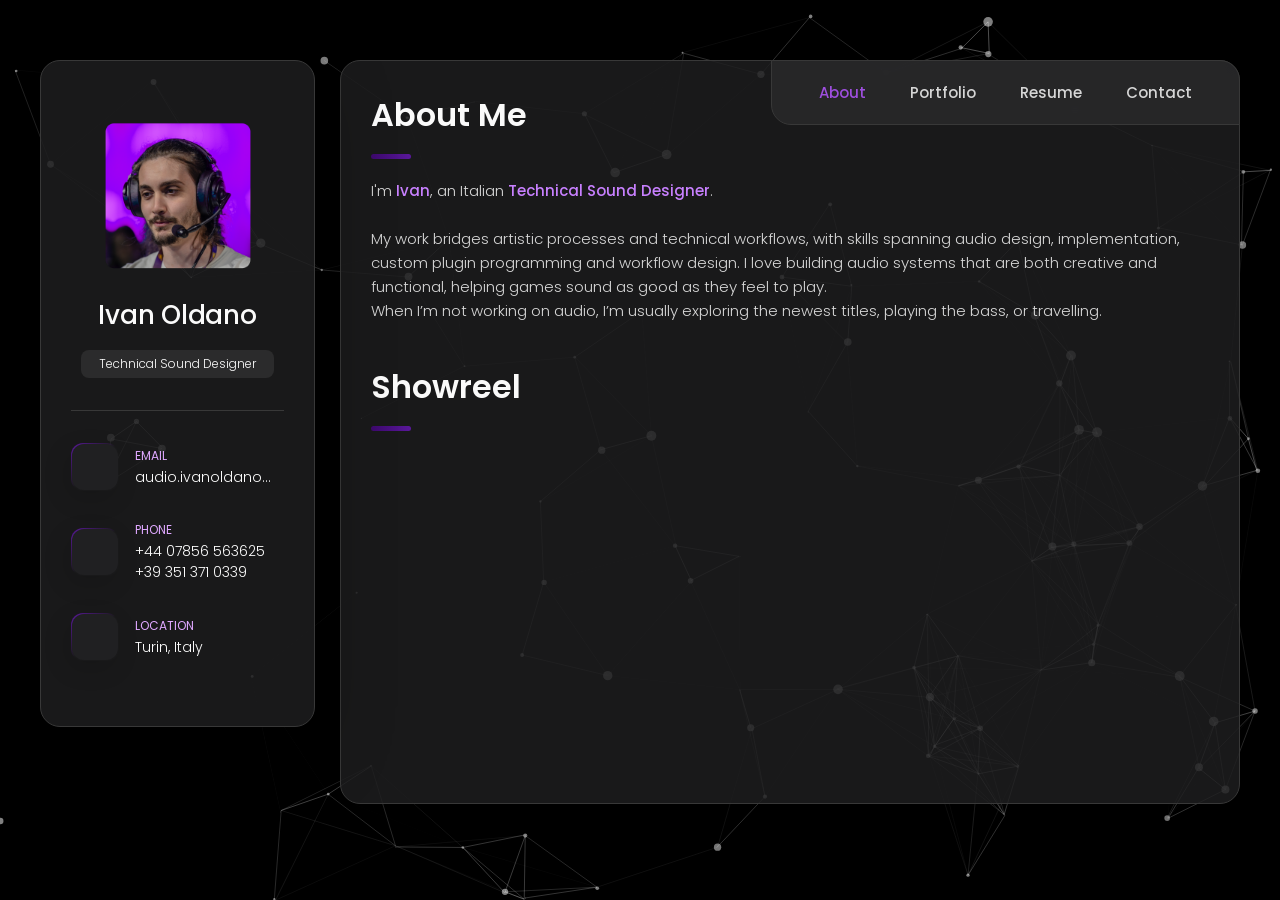
==== commit e1b50875: "fixed navbar bugs" ====
--- a/index.html
+++ b/index.html
@@ -169,11 +169,6 @@
           <li class="navbar-item">
             <button class="navbar-link" data-nav-link>Contact</button>
           </li>
-          <!--
-          <li class="navbar-item">
-            <button class="navbar-link" data-nav-link>Blog</button>
-          </li>
-          -->
         </ul>
 
       </nav>
@@ -193,7 +188,7 @@
             I'm <customh>Ivan</customh>, an Italian <customh>Technical Sound Designer</customh>.
             <br>
             <br>
-            My work bridges artistic processrd and technical workflows, with skills spanning audio design, implementation,
+            My work bridges artistic processes and technical workflows, with skills spanning audio design, implementation,
             custom plugin programming and workflow design. I love building audio systems that are both creative and functional, 
             helping games sound as good as they feel to play.
             <br>
@@ -248,235 +243,6 @@
         </div>
 
       </article>
-
-
-
-
-
-      <!--
-        - #RESUME
-      -->
-
-      <article class="resume" data-page="resume">
-
-        <header>
-          <h2 class="h2 article-title">Resume</h2>
-        </header>
-
-        <section class="timeline">
-
-          <div class="title-wrapper">
-            <div class="icon-box">
-              <ion-icon name="code-slash-outline"></ion-icon>
-            </div>
-
-            <h3 class="h3">Work Experience</h3>
-          </div>
-
-          <ol class="timeline-list">
-
-            <li class="timeline-item">
-
-              <h4 class="h4 timeline-item-title">Crow’s Nest Game Studio</h4>
-
-              <span>2024 — Present</span>
-
-              <p class="timeline-text">
-                Independent fighting game, in development. Implemented audio systems with Wwise in Godot 4. Built 
-                custom solutions to handle audio with multiplayer networking and rollback in mind. Built small custom 
-                Wwise plugins with the Wwise SDK.
-              </p>
-              <h5 class="h5 timeline-item-title">Role: Technical Sound Designer (Contractor, Remote)</h5>
-
-            </li>
-
-            <li class="timeline-item">
-
-              <h4 class="h4 timeline-item-title">Interactive Corporate Projects</h4>
-
-              <span>2024</span>
-
-              <p class="timeline-text">
-                Worked on interactive corporate experiences in Unity, creating and implementing audio assets using Unity's native audio engine.<br>
-                Developed and integrated audio systems into existing applications, and configured Unity builds to adapt to diverse playback setups and speaker configurations, 
-                ensuring reliable audio across different environments.
-              </p>
-              <h5 class="h5 timeline-item-title">Role: Technical Sound Designer (Contractor, Remote)</h5>
-            </li>
-
-            <li class="timeline-item">
-
-              <h4 class="h4 timeline-item-title">Torino Magazine</h4>
-
-              <span>2022 — 2024</span>
-
-              <p class="timeline-text">
-                Leading publication in Piedmont, Italy. Produced, engineered, and mixed podcast sessions, managing 
-                the full audio production pipeline, editing, cleaning, and mixing dialogue and interviews to meet quality 
-                and loudness standards.
-              </p>
-              <h5 class="h5 timeline-item-title">Role: Podcast Producer and Mixer (Hybrid)</h5>
-
-            </li>
-
-            <li class="timeline-item">
-
-              <h4 class="h4 timeline-item-title"> Freelance Linear Media Audio Post Production</h4>
-
-              <span>2021 — Present</span>
-
-              <p class="timeline-text">
-                Varied freelance work on linear media, namely animated shorts and short films.<br>
-                Sound design, audio cleanup, ADR and syncing.
-              </p>
-              <h5 class="h5 timeline-item-title">Role: Audio Post Production, Mixing</h5>
-
-            </li>
-
-          </ol>
-
-        </section>
-
-        <section class="timeline">
-
-          <div class="title-wrapper">
-            <div class="icon-box">
-              <ion-icon name="heart-outline"></ion-icon>
-            </div>
-
-            <h3 class="h3">Volunteering & Passion Projects</h3>
-          </div>
-
-          <ol class="timeline-list">
-
-            <li class="timeline-item">
-
-              <h4 class="h4 timeline-item-title">Mirror’s Edge: Initiation</h4>
-
-              
-
-              <p class="timeline-text">
-                Volunteered on the community-made expansion <i>Mirror’s Edge: Initiation</i>, focusing on dialogue editing, 
-                asset preparation, and technical implementation.<br>
-                Automated batch mastering workflows and ensured consistent audio quality.
-              </p>
-
-            </li>
-
-            <li class="timeline-item">
-
-              <h4 class="h4 timeline-item-title">Charity Speedrunning Events</h4>
-
-            
-
-              <p class="timeline-text">
-                Volunteered for several European gaming charity events, providing technical support, managing live 
-                sound setups, and ensuring seamless audio quality for both in-person and streamed content
-              </p>
-
-            </li>
-
-          </ol>
-
-        </section>
-
-        <section class="timeline">
-
-          <div class="title-wrapper">
-            <div class="icon-box">
-              <ion-icon name="book-outline"></ion-icon>
-            </div>
-
-            <h3 class="h3">Education</h3>
-          </div>
-
-          <ol class="timeline-list">
-
-            <li class="timeline-item">
-
-              <h4 class="h4 timeline-item-title">London Metropolitan University</h4>
-              <h5 class="h5 timeline-item-title">BSc Music Technology and Production — First Class Honours (4.0 GPA)</h5>
-              
-              <span>2019 — 2023</span>
-
-              <p class="timeline-text">
-                Studied and mastered recording, audio mixing and post-production, ADR, and VST plugin programming, 
-                providing a solid foundation in both creative and technical aspects of audio for media and interactive projects.
-              </p>
-
-            </li>
-
-          </ol>
-
-        </section>
-        <!--
-        <section class="skill">
-
-          <h3 class="h3 skills-title">My skills</h3>
-
-          <ul class="skills-list content-card">
-
-            <li class="skills-item">
-
-              <div class="title-wrapper">
-                <h5 class="h5">Web design</h5>
-                <data value="80">80%</data>
-              </div>
-
-              <div class="skill-progress-bg">
-                <div class="skill-progress-fill" style="width: 80%;"></div>
-              </div>
-
-            </li>
-
-            <li class="skills-item">
-
-              <div class="title-wrapper">
-                <h5 class="h5">Graphic design</h5>
-                <data value="70">70%</data>
-              </div>
-
-              <div class="skill-progress-bg">
-                <div class="skill-progress-fill" style="width: 70%;"></div>
-              </div>
-
-            </li>
-
-            <li class="skills-item">
-
-              <div class="title-wrapper">
-                <h5 class="h5">Branding</h5>
-                <data value="90">90%</data>
-              </div>
-
-              <div class="skill-progress-bg">
-                <div class="skill-progress-fill" style="width: 90%;"></div>
-              </div>
-
-            </li>
-
-            <li class="skills-item">
-
-              <div class="title-wrapper">
-                <h5 class="h5">WordPress</h5>
-                <data value="50">50%</data>
-              </div>
-
-              <div class="skill-progress-bg">
-                <div class="skill-progress-fill" style="width: 50%;"></div>
-              </div>
-
-            </li>
-
-          </ul>
-
-        </section>
-        -->
-      </article>
-
-
-
-
 
       <!--
         - #PORTFOLIO
@@ -670,10 +436,233 @@
 
       </article>
 
+
+
+      <!--
+        - #RESUME
+      -->
+
+      <article class="resume" data-page="resume">
+
+        <header>
+          <h2 class="h2 article-title">Resume</h2>
+        </header>
+
+        <section class="timeline">
+
+          <div class="title-wrapper">
+            <div class="icon-box">
+              <ion-icon name="code-slash-outline"></ion-icon>
+            </div>
+
+            <h3 class="h3">Work Experience</h3>
+          </div>
+
+          <ol class="timeline-list">
+
+            <li class="timeline-item">
+
+              <h4 class="h4 timeline-item-title">Crow’s Nest Game Studio</h4>
+
+              <span>2024 — Present</span>
+
+              <p class="timeline-text">
+                Independent fighting game, in development. Implemented audio systems with Wwise in Godot 4. Built 
+                custom solutions to handle audio with multiplayer networking and rollback in mind. Built small custom 
+                Wwise plugins with the Wwise SDK.
+              </p>
+              <h5 class="h5 timeline-item-title">Role: Technical Sound Designer (Contractor, Remote)</h5>
+
+            </li>
+
+            <li class="timeline-item">
+
+              <h4 class="h4 timeline-item-title">Interactive Corporate Projects</h4>
+
+              <span>2024</span>
+
+              <p class="timeline-text">
+                Worked on interactive corporate experiences in Unity, creating and implementing audio assets using Unity's native audio engine.<br>
+                Developed and integrated audio systems into existing applications, and configured Unity builds to adapt to diverse playback setups and speaker configurations, 
+                ensuring reliable audio across different environments.
+              </p>
+              <h5 class="h5 timeline-item-title">Role: Technical Sound Designer (Contractor, Remote)</h5>
+            </li>
+
+            <li class="timeline-item">
+
+              <h4 class="h4 timeline-item-title">Torino Magazine</h4>
+
+              <span>2022 — 2024</span>
+
+              <p class="timeline-text">
+                Leading publication in Piedmont, Italy. Produced, engineered, and mixed podcast sessions, managing 
+                the full audio production pipeline, editing, cleaning, and mixing dialogue and interviews to meet quality 
+                and loudness standards.
+              </p>
+              <h5 class="h5 timeline-item-title">Role: Podcast Producer and Mixer (Hybrid)</h5>
+
+            </li>
+
+            <li class="timeline-item">
+
+              <h4 class="h4 timeline-item-title"> Freelance Linear Media Audio Post Production</h4>
+
+              <span>2021 — Present</span>
+
+              <p class="timeline-text">
+                Varied freelance work on linear media, namely animated shorts and short films.<br>
+                Sound design, audio cleanup, ADR and syncing.
+              </p>
+              <h5 class="h5 timeline-item-title">Role: Audio Post Production, Mixing</h5>
+
+            </li>
+
+          </ol>
+
+        </section>
+
+        <section class="timeline">
+
+          <div class="title-wrapper">
+            <div class="icon-box">
+              <ion-icon name="heart-outline"></ion-icon>
+            </div>
+
+            <h3 class="h3">Volunteering & Passion Projects</h3>
+          </div>
+
+          <ol class="timeline-list">
+
+            <li class="timeline-item">
+
+              <h4 class="h4 timeline-item-title">Mirror’s Edge: Initiation</h4>
+
+              
+
+              <p class="timeline-text">
+                Volunteered on the community-made expansion <i>Mirror’s Edge: Initiation</i>, focusing on dialogue editing, 
+                asset preparation, and technical implementation.<br>
+                Automated batch mastering workflows and ensured consistent audio quality.
+              </p>
+
+            </li>
+
+            <li class="timeline-item">
+
+              <h4 class="h4 timeline-item-title">Charity Speedrunning Events</h4>
+
+            
+
+              <p class="timeline-text">
+                Volunteered for several European gaming charity events, providing technical support, managing live 
+                sound setups, and ensuring seamless audio quality for both in-person and streamed content
+              </p>
+
+            </li>
+
+          </ol>
+
+        </section>
+
+        <section class="timeline">
+
+          <div class="title-wrapper">
+            <div class="icon-box">
+              <ion-icon name="book-outline"></ion-icon>
+            </div>
+
+            <h3 class="h3">Education</h3>
+          </div>
+
+          <ol class="timeline-list">
+
+            <li class="timeline-item">
+
+              <h4 class="h4 timeline-item-title">London Metropolitan University</h4>
+              <h5 class="h5 timeline-item-title">BSc Music Technology and Production — First Class Honours (4.0 GPA)</h5>
+              
+              <span>2019 — 2023</span>
+
+              <p class="timeline-text">
+                Studied and mastered recording, audio mixing and post-production, ADR, and VST plugin programming, 
+                providing a solid foundation in both creative and technical aspects of audio for media and interactive projects.
+              </p>
+
+            </li>
+
+          </ol>
+
+        </section>
+        <!--
+        <section class="skill">
+
+          <h3 class="h3 skills-title">My skills</h3>
+
+          <ul class="skills-list content-card">
+
+            <li class="skills-item">
+
+              <div class="title-wrapper">
+                <h5 class="h5">Web design</h5>
+                <data value="80">80%</data>
+              </div>
+
+              <div class="skill-progress-bg">
+                <div class="skill-progress-fill" style="width: 80%;"></div>
+              </div>
+
+            </li>
+
+            <li class="skills-item">
+
+              <div class="title-wrapper">
+                <h5 class="h5">Graphic design</h5>
+                <data value="70">70%</data>
+              </div>
+
+              <div class="skill-progress-bg">
+                <div class="skill-progress-fill" style="width: 70%;"></div>
+              </div>
+
+            </li>
+
+            <li class="skills-item">
+
+              <div class="title-wrapper">
+                <h5 class="h5">Branding</h5>
+                <data value="90">90%</data>
+              </div>
+
+              <div class="skill-progress-bg">
+                <div class="skill-progress-fill" style="width: 90%;"></div>
+              </div>
+
+            </li>
+
+            <li class="skills-item">
+
+              <div class="title-wrapper">
+                <h5 class="h5">WordPress</h5>
+                <data value="50">50%</data>
+              </div>
+
+              <div class="skill-progress-bg">
+                <div class="skill-progress-fill" style="width: 50%;"></div>
+              </div>
+
+            </li>
+
+          </ul>
+
+        </section>
+        -->
+      </article>
+
       <!--
         - #BLOG
       -->
-
+      <!--
       <article class="blog" data-page="blog">
 
         <header>
@@ -857,7 +846,7 @@
         </section>
 
       </article>
-
+      -->
 
 
 
--- a/assets/css/style.css
+++ b/assets/css/style.css
@@ -520,7 +520,7 @@
 .about-text p { margin-bottom: 15px; }
 
 customh {
-  color: var(--orange-yellow-crayola);
+  color: var(--vegas-gold);
   display: inline;
   font-weight: 500;  
 }
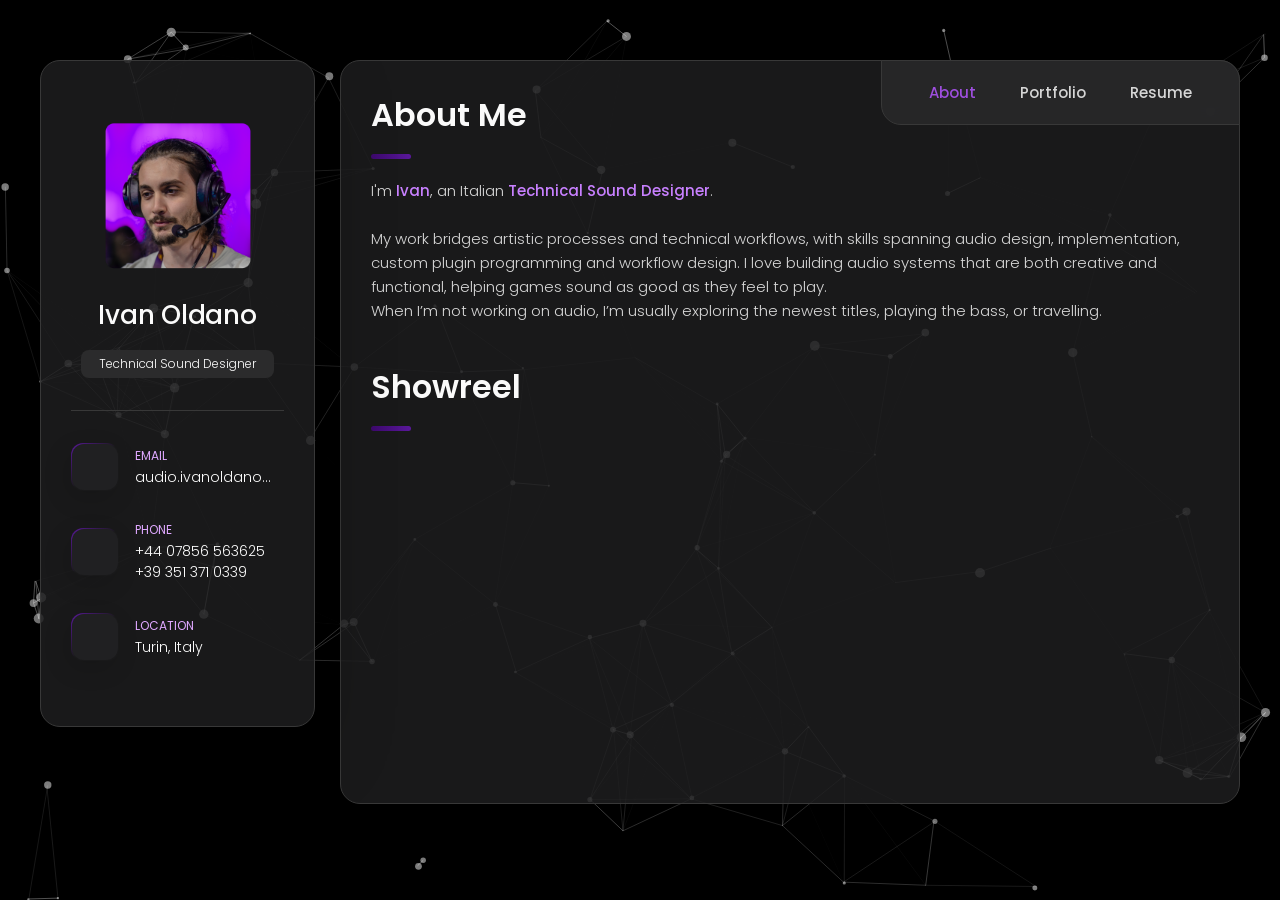
==== commit 8fc147d3: "Removed contact navbar" ====
--- a/index.html
+++ b/index.html
@@ -165,10 +165,11 @@
           <li class="navbar-item">
             <button class="navbar-link" data-nav-link>Resume</button>
           </li>
-
+          <!--
           <li class="navbar-item">
             <button class="navbar-link" data-nav-link>Contact</button>
           </li>
+          -->
         </ul>
 
       </nav>
@@ -861,7 +862,11 @@
           <h2 class="h2 article-title">Contact</h2>
         </header>
         <section class="about-text">
-        <p>Lorem ipsum</p>
+        
+          <h3>If you wish to contact me, please reach out through the following:</h3>
+          <p><br><br>
+            EMAIL: <a href="mailto:audio.ivanoldano@gmail.com" class="about-text">audio.ivanoldano@gmail.com</a></p>
+        
         </section>
       </article>
 
--- a/assets/css/style.css
+++ b/assets/css/style.css
@@ -516,6 +516,14 @@
   line-height: 1.6;
 }
 
+.about-text a{
+  color: var(--light-gray);
+  display: inline;
+  font-size: var(--fs-6);
+  font-weight: var(--fw-300);
+  line-height: 1.6;
+}
+
 
 .about-text p { margin-bottom: 15px; }
 
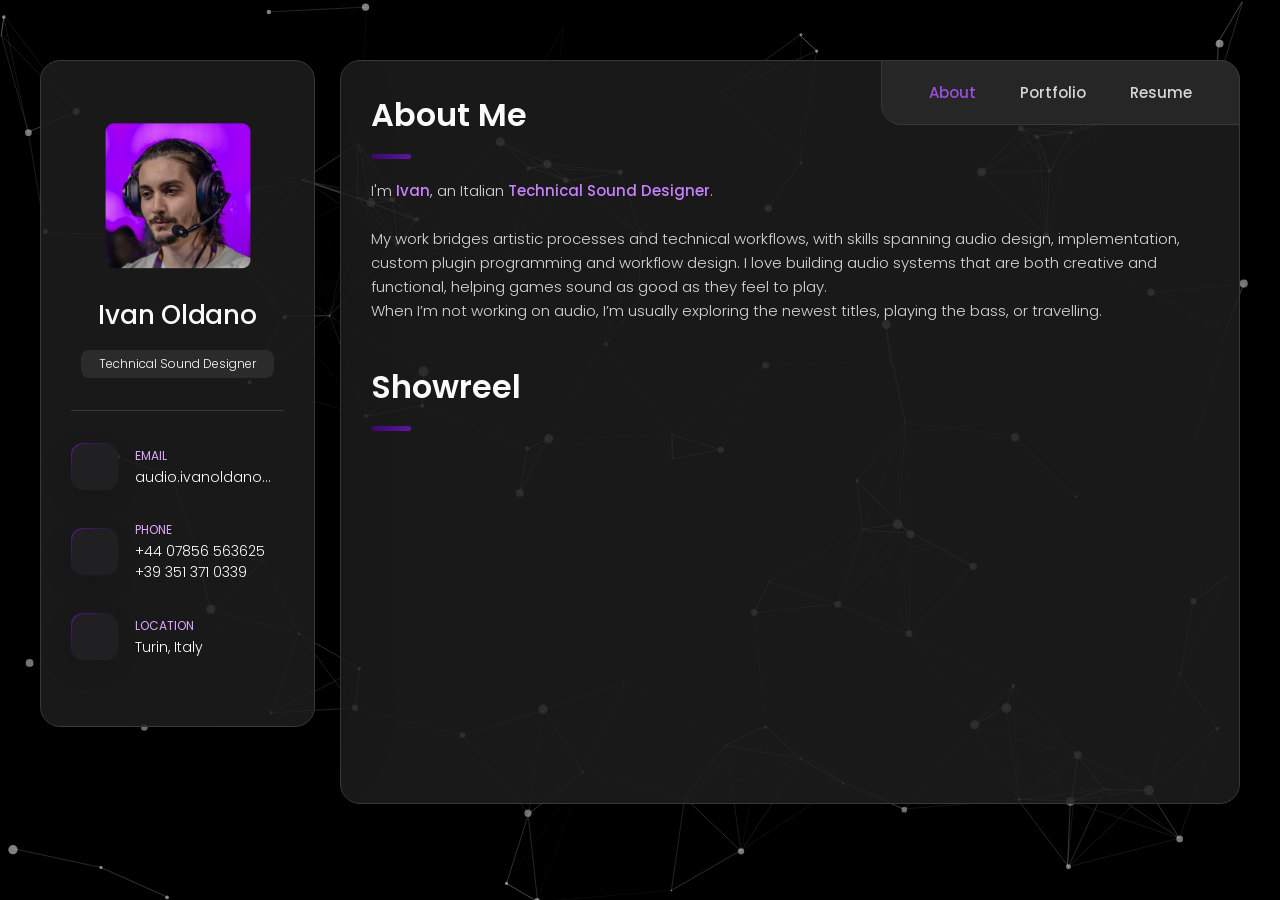
==== commit 321b86d6: "Video edited" ====
--- a/index.html
+++ b/index.html
@@ -202,7 +202,7 @@
         </header>
 
         <section>
-          <iframe width="560" height="315" src="https://www.youtube.com/embed/wDchsz8nmbo?si=1zH1U0gLEmN8nE2d" title="YouTube video player" frameborder="0" allow="accelerometer; autoplay; clipboard-write; encrypted-media; gyroscope; picture-in-picture; web-share" referrerpolicy="strict-origin-when-cross-origin" allowfullscreen></iframe>
+          <iframe width="560" height="315" src="https://www.youtube.com/watch?v=0red84InGYQ" title="YouTube video player" frameborder="0" allow="accelerometer; autoplay; clipboard-write; encrypted-media; gyroscope; picture-in-picture; web-share" referrerpolicy="strict-origin-when-cross-origin" allowfullscreen></iframe>
         </section>
 
        
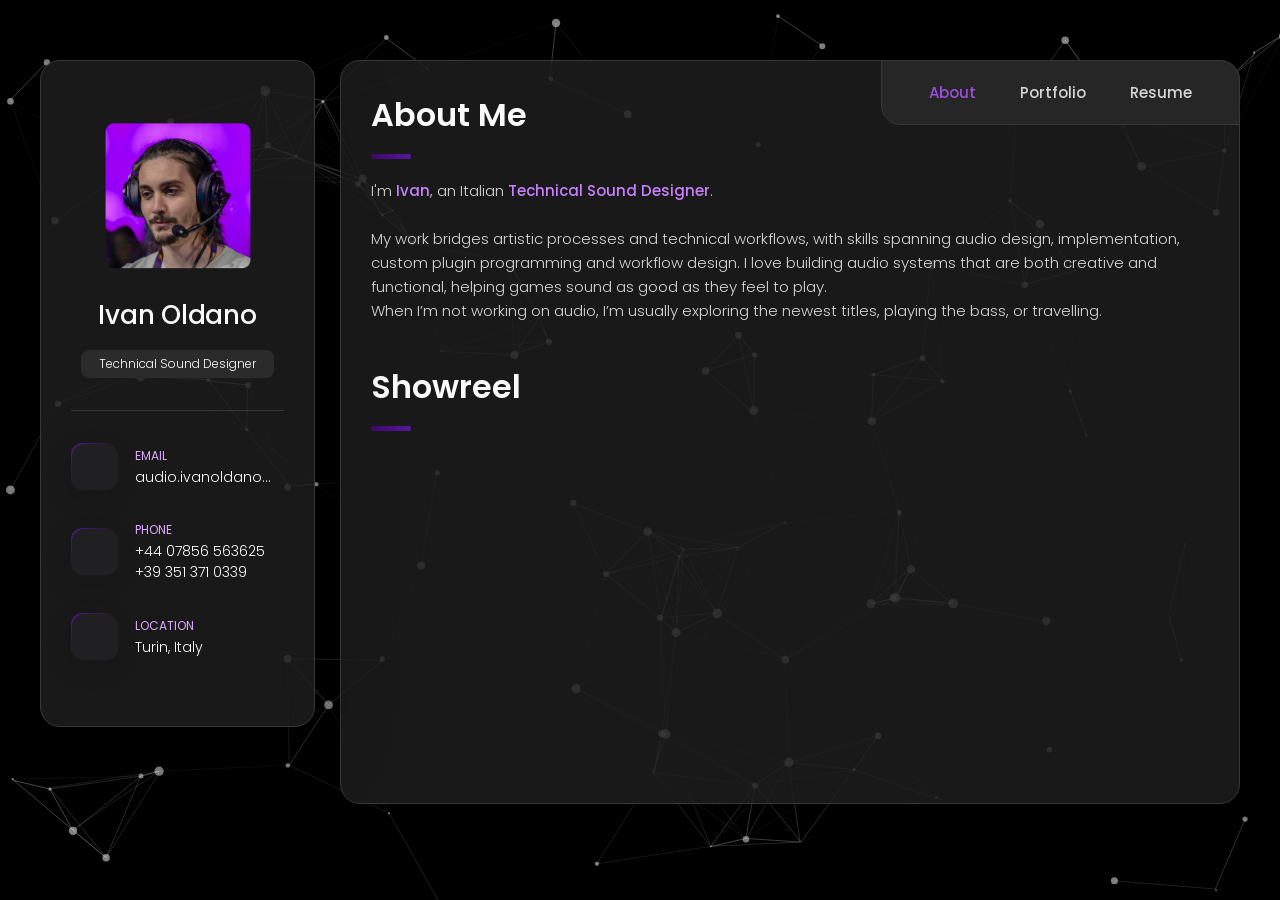
==== commit 2c2915cd: "Edited video, x2" ====
--- a/index.html
+++ b/index.html
@@ -202,8 +202,7 @@
         </header>
 
         <section>
-          <iframe width="560" height="315" src="https://www.youtube.com/watch?v=0red84InGYQ" title="YouTube video player" frameborder="0" allow="accelerometer; autoplay; clipboard-write; encrypted-media; gyroscope; picture-in-picture; web-share" referrerpolicy="strict-origin-when-cross-origin" allowfullscreen></iframe>
-        </section>
+<iframe width="560" height="315" src="https://www.youtube.com/embed/0red84InGYQ?si=DGUdSig4QObXdfG3" title="YouTube video player" frameborder="0" allow="accelerometer; autoplay; clipboard-write; encrypted-media; gyroscope; picture-in-picture; web-share" referrerpolicy="strict-origin-when-cross-origin" allowfullscreen></iframe>        </section>
 
        
 
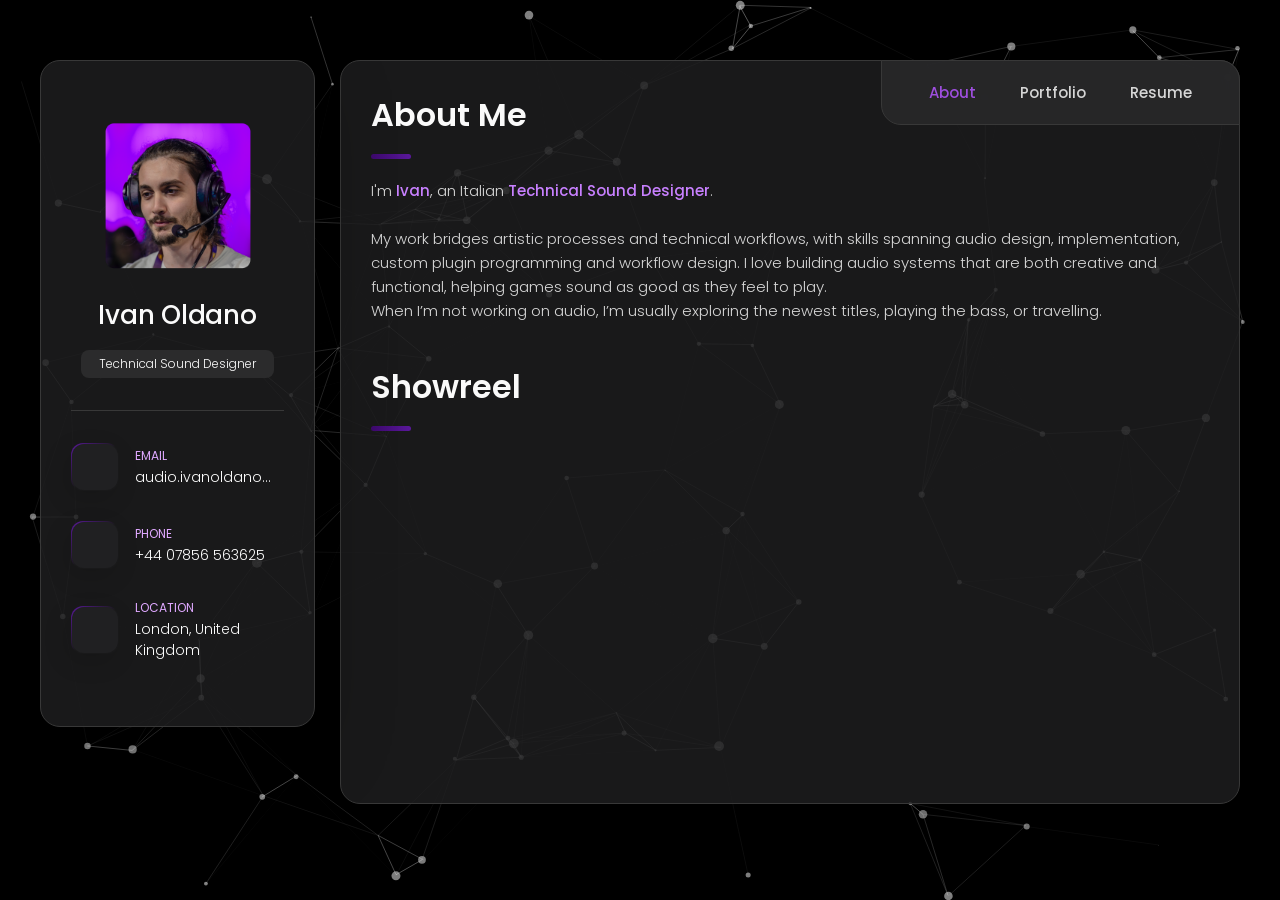
==== commit 33bf542a: "Update index.html" ====
--- a/index.html
+++ b/index.html
@@ -92,8 +92,7 @@
             <div class="contact-info">
               <p class="contact-title">Phone</p>
 
-              <p class="contact-link">  +44 07856 563625<br>
-                                        +39 351 371 0339</p>
+              <p class="contact-link">  +44 07856 563625</p>
             </div>
 
           </li>
@@ -107,7 +106,7 @@
             <div class="contact-info">
               <p class="contact-title">Location</p>
 
-              <address>Turin, Italy</address>
+              <address>London, United Kingdom</address>
             </div>
 
           </li>
@@ -165,11 +164,12 @@
           <li class="navbar-item">
             <button class="navbar-link" data-nav-link>Resume</button>
           </li>
-          <!--
-          <li class="navbar-item">
-            <button class="navbar-link" data-nav-link>Contact</button>
-          </li>
-          -->
+          
+         <!-- <li class="navbar-item">
+            <button class="navbar-link" data-nav-link>Showreel</button>
+          </li>-->
+          
+          
         </ul>
 
       </nav>
@@ -855,10 +855,10 @@
         - #CONTACT
       -->
 
-      <article class="contact" data-page="contact">
+      <article class="showreel" data-page="showreel">
 
         <header>
-          <h2 class="h2 article-title">Contact</h2>
+          <h2 class="h2 article-title">Showreel</h2>
         </header>
         <section class="about-text">
         
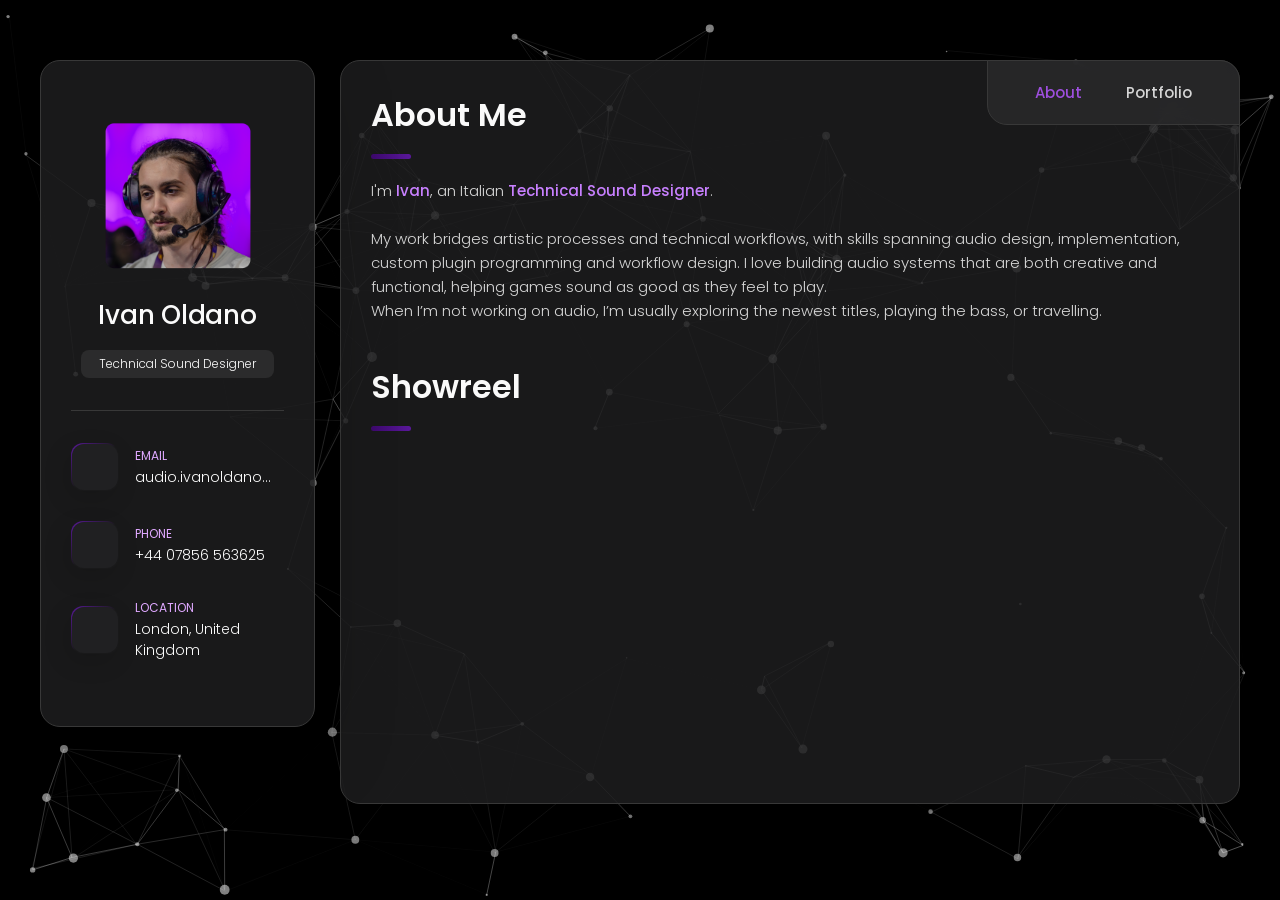
==== commit 22b57045: "Temp" ====
--- a/index.html
+++ b/index.html
@@ -161,9 +161,9 @@
             <button class="navbar-link" data-nav-link>Portfolio</button>
           </li>
 
-          <li class="navbar-item">
+          <!--<li class="navbar-item">
             <button class="navbar-link" data-nav-link>Resume</button>
-          </li>
+          </li>-->
           
          <!-- <li class="navbar-item">
             <button class="navbar-link" data-nav-link>Showreel</button>
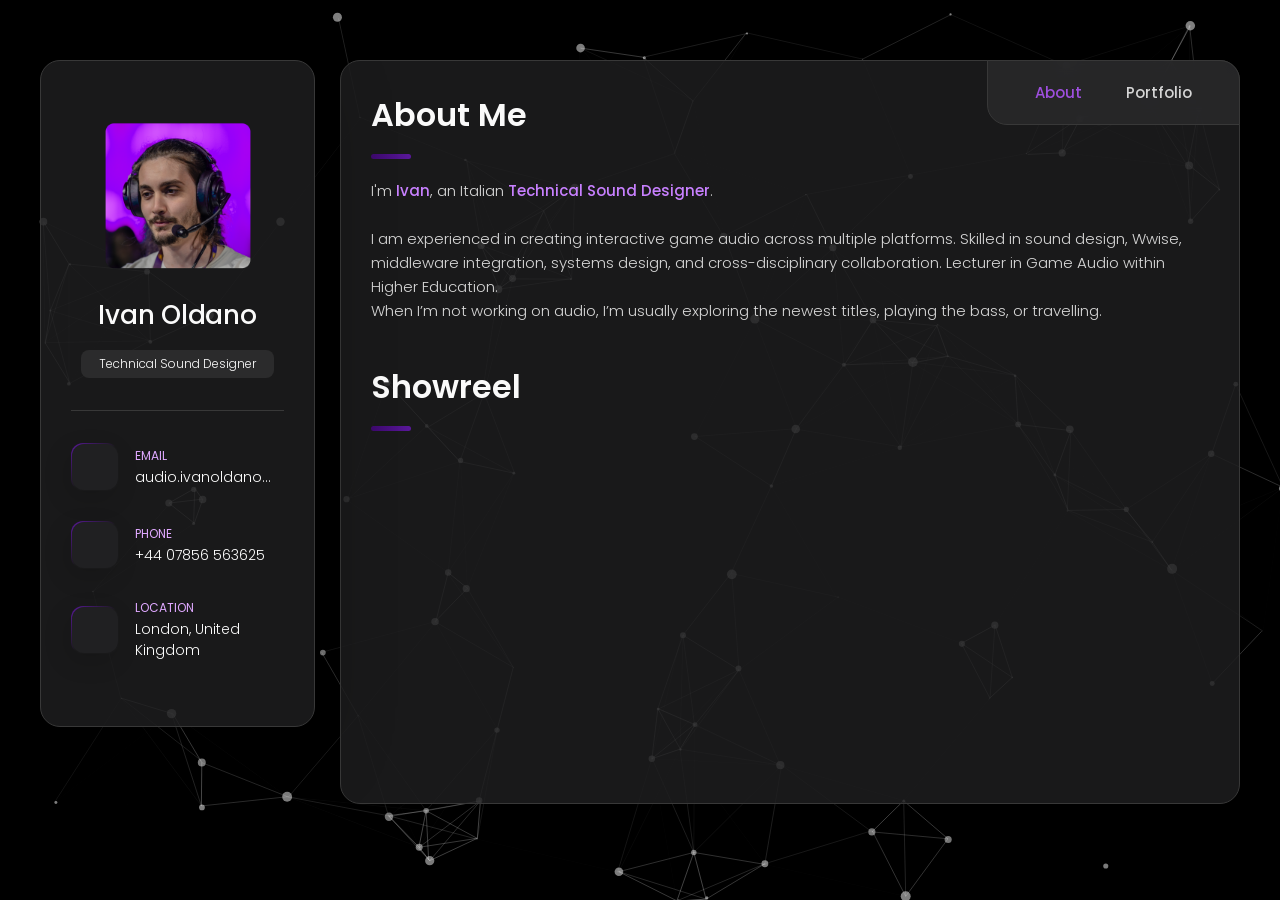
==== commit 608a1568: "Changed bio" ====
--- a/index.html
+++ b/index.html
@@ -189,9 +189,9 @@
             I'm <customh>Ivan</customh>, an Italian <customh>Technical Sound Designer</customh>.
             <br>
             <br>
-            My work bridges artistic processes and technical workflows, with skills spanning audio design, implementation,
-            custom plugin programming and workflow design. I love building audio systems that are both creative and functional, 
-            helping games sound as good as they feel to play.
+            I am experienced in creating interactive game audio across multiple platforms. Skilled in 
+            sound design, Wwise, middleware integration, systems design, and cross-disciplinary collaboration. 
+            Lecturer in Game Audio within Higher Education. 
             <br>
             When I’m not working on audio, I’m usually exploring the newest titles, playing
             the bass, or travelling.
